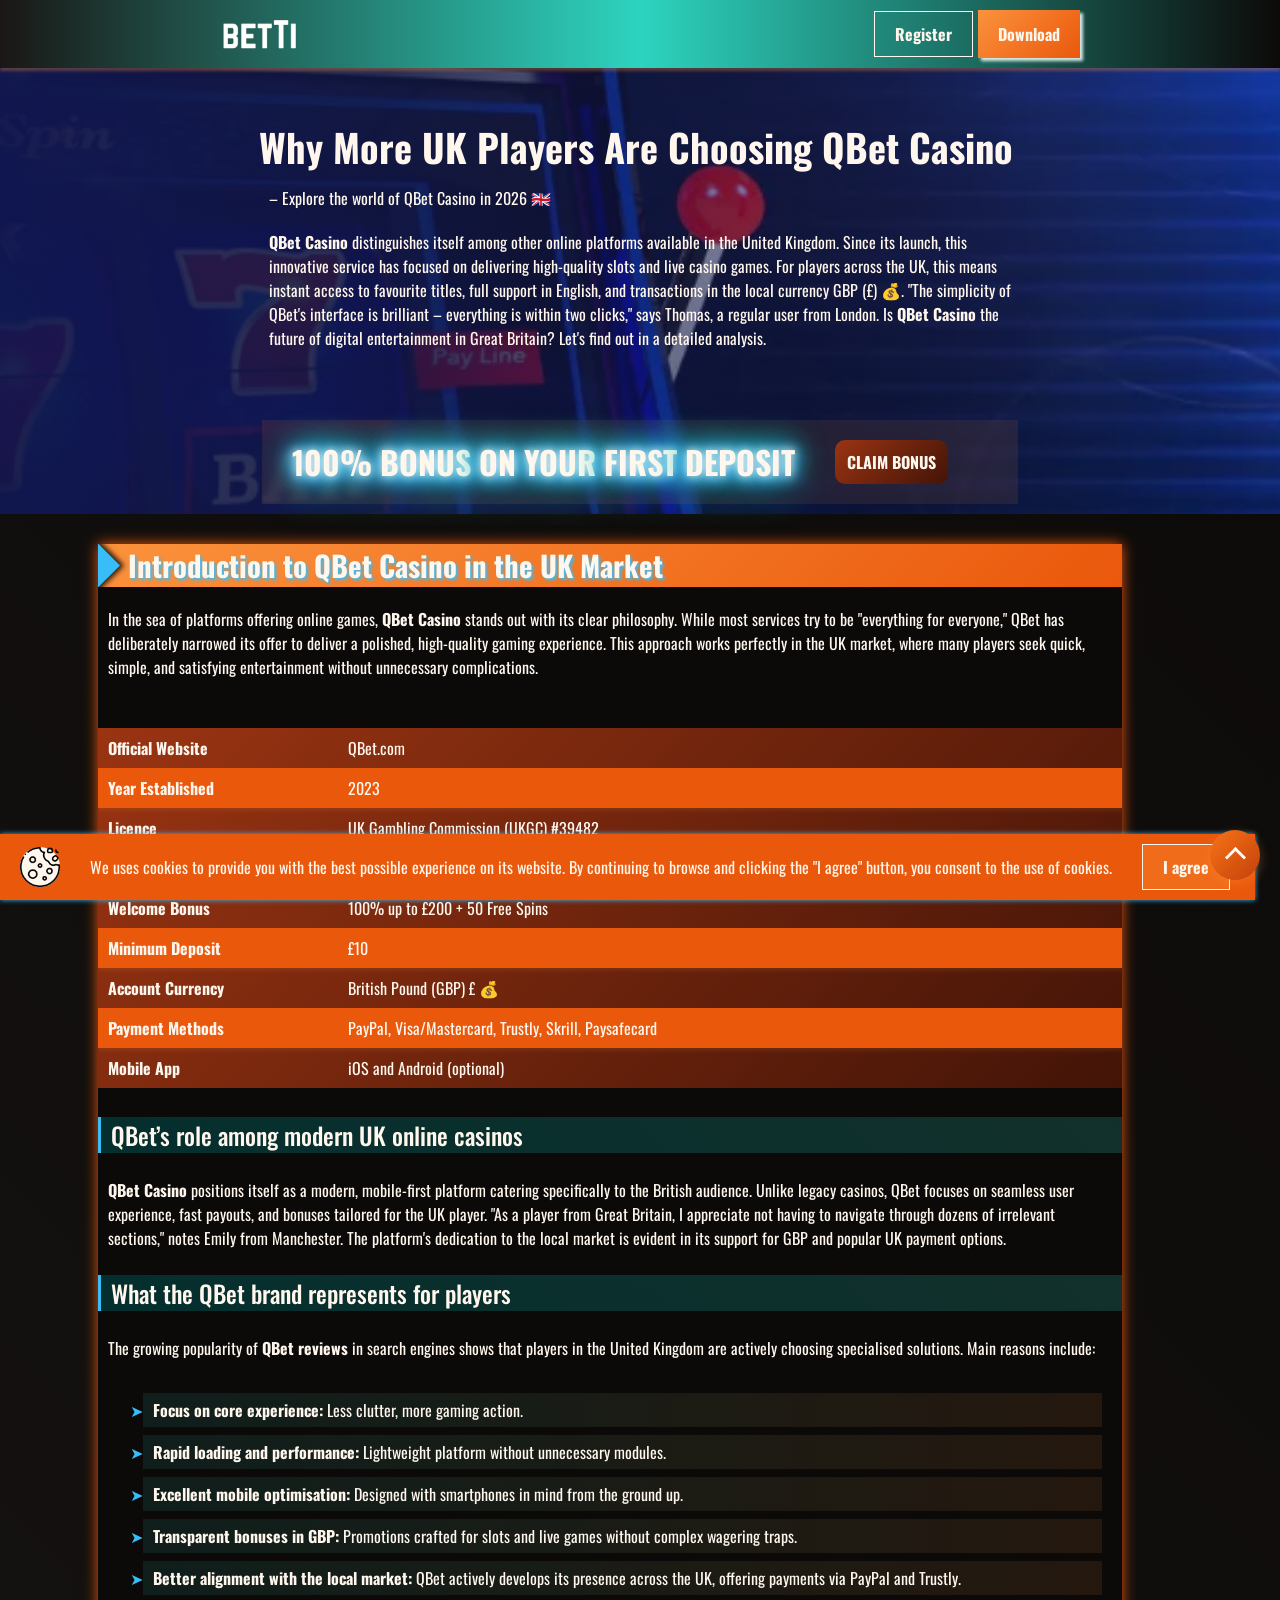
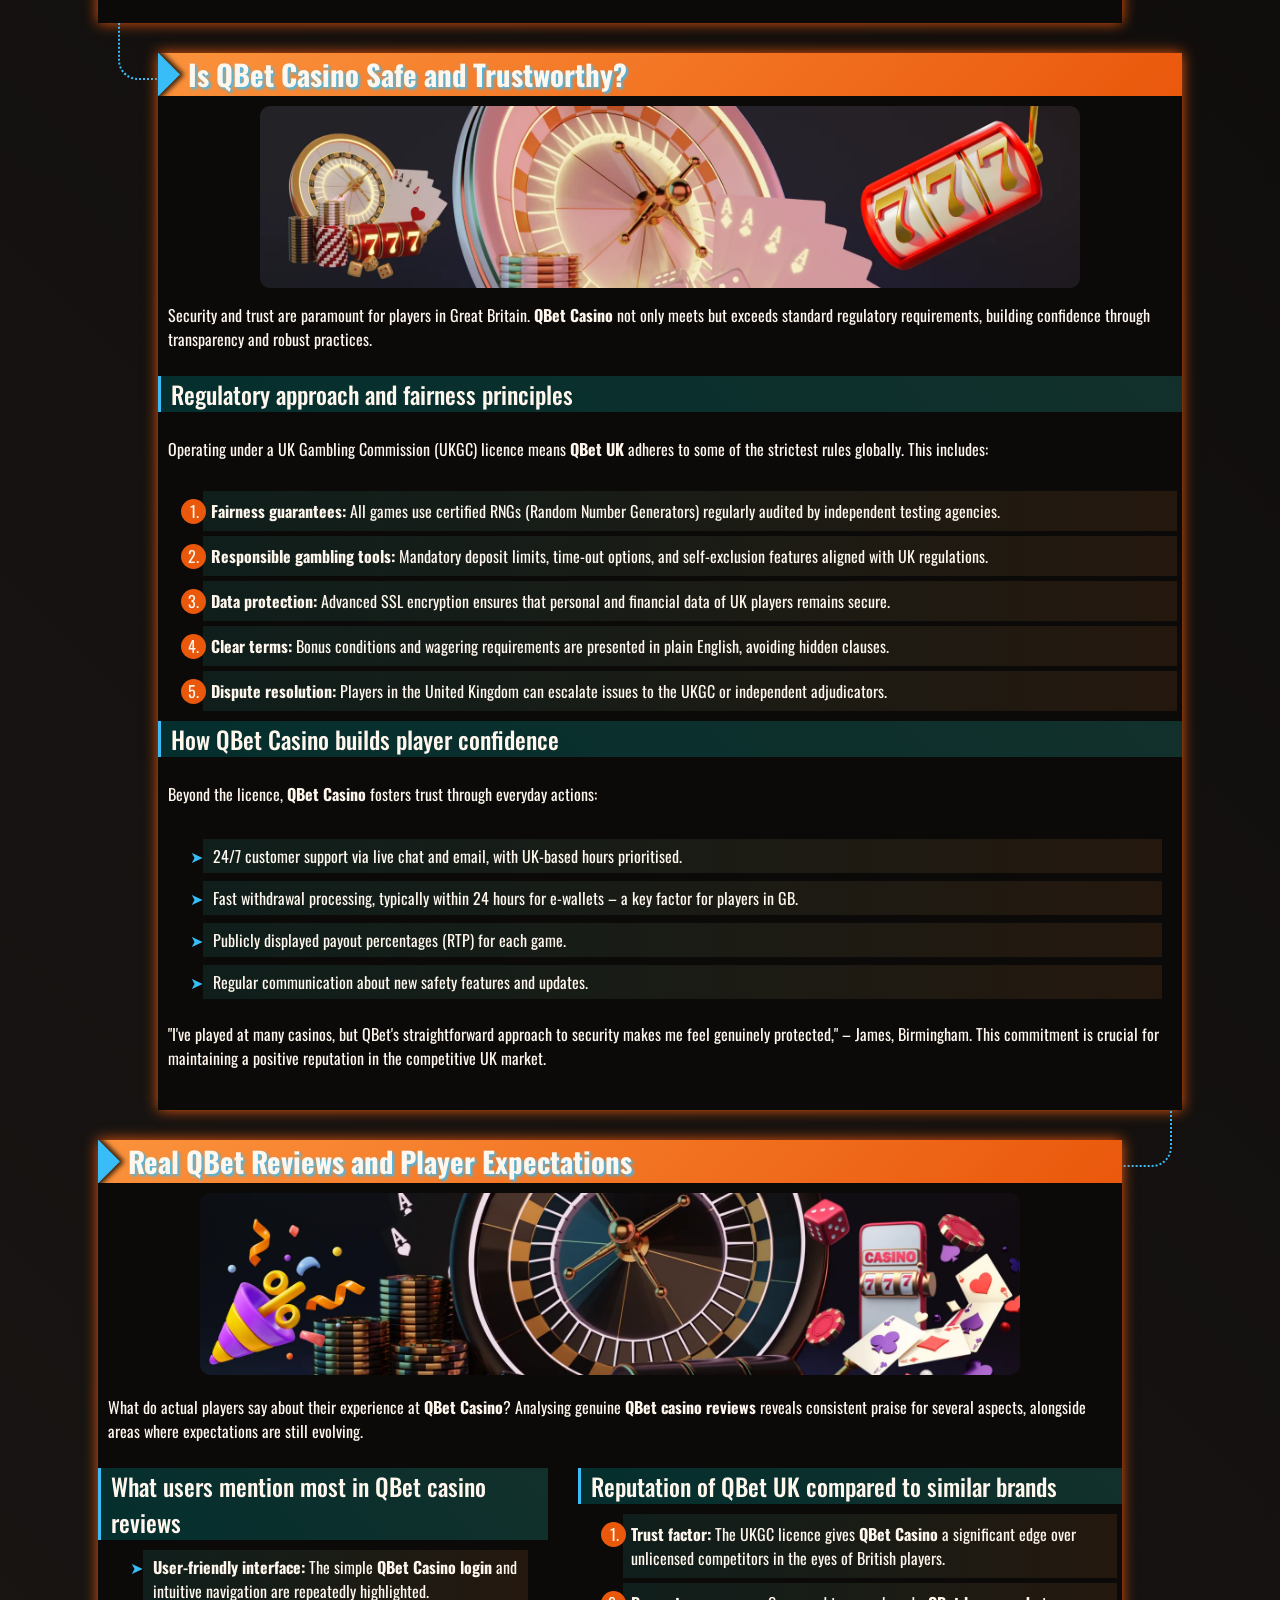
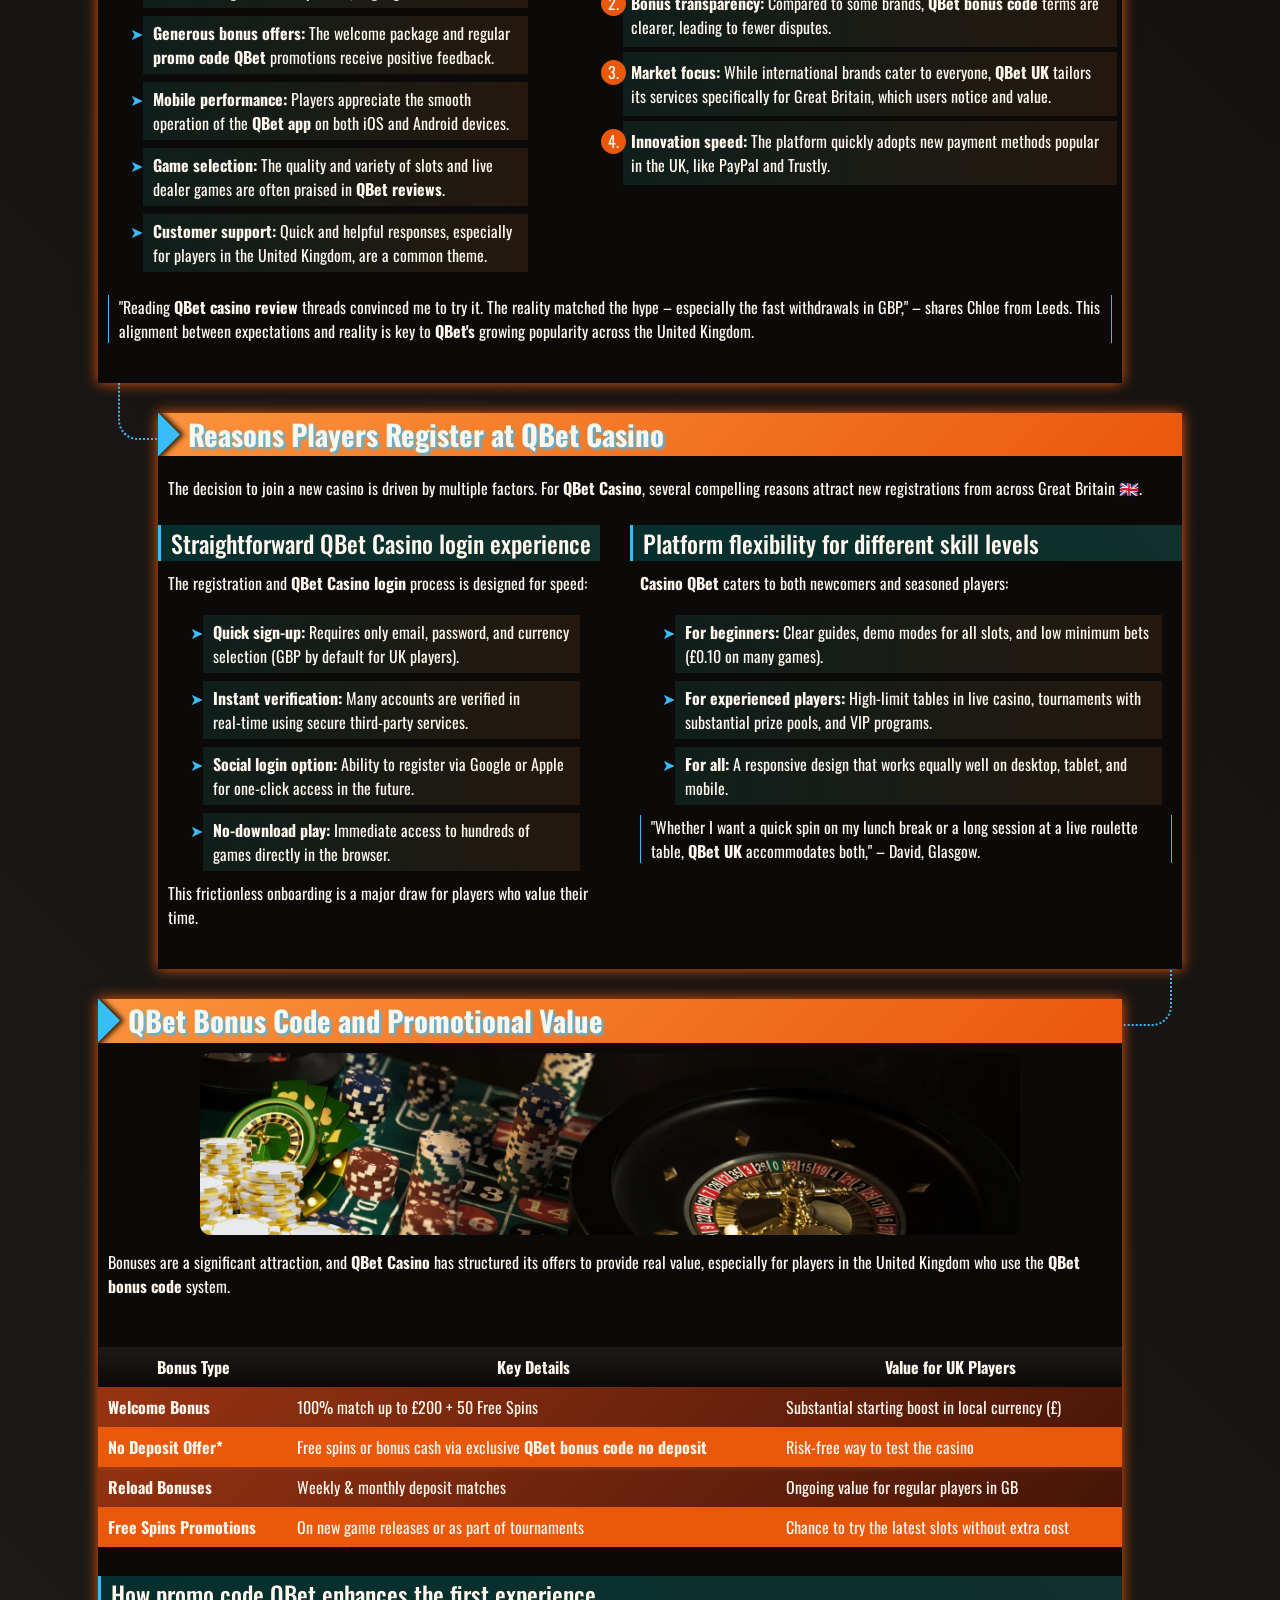
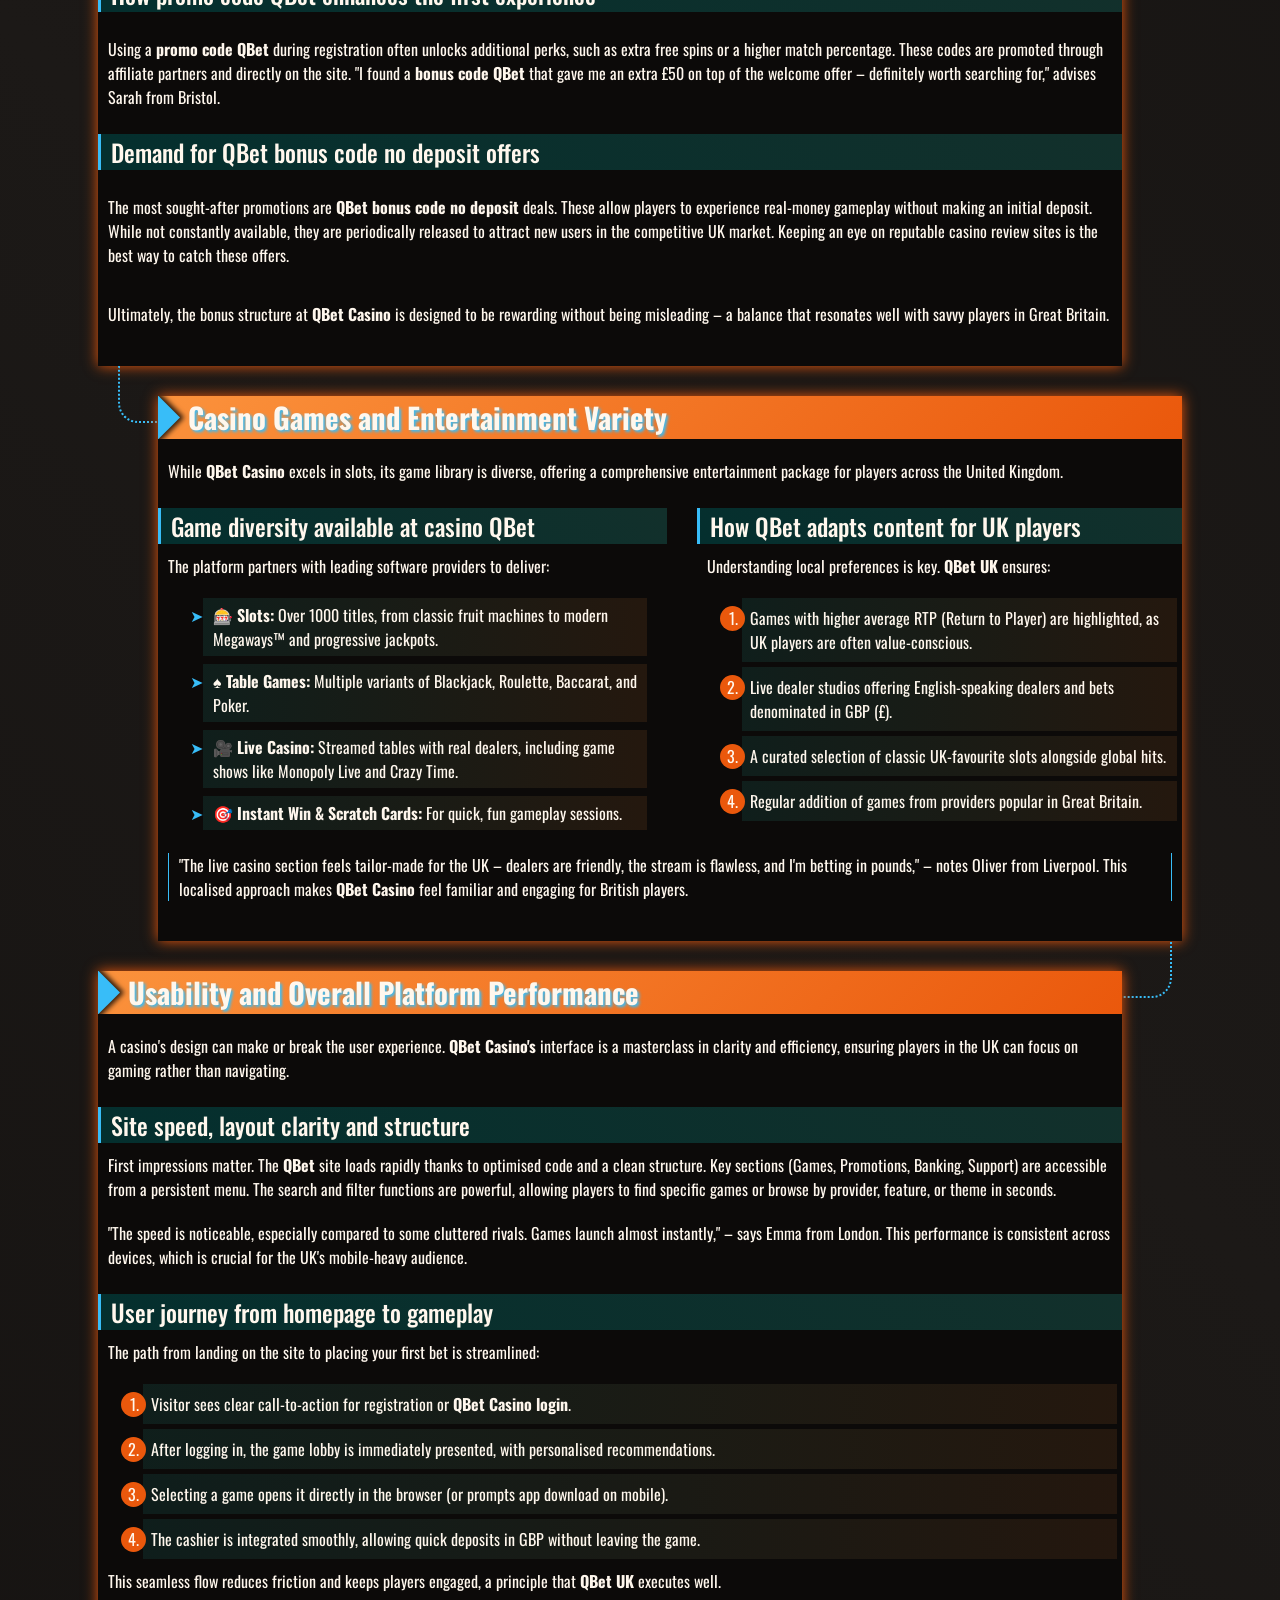
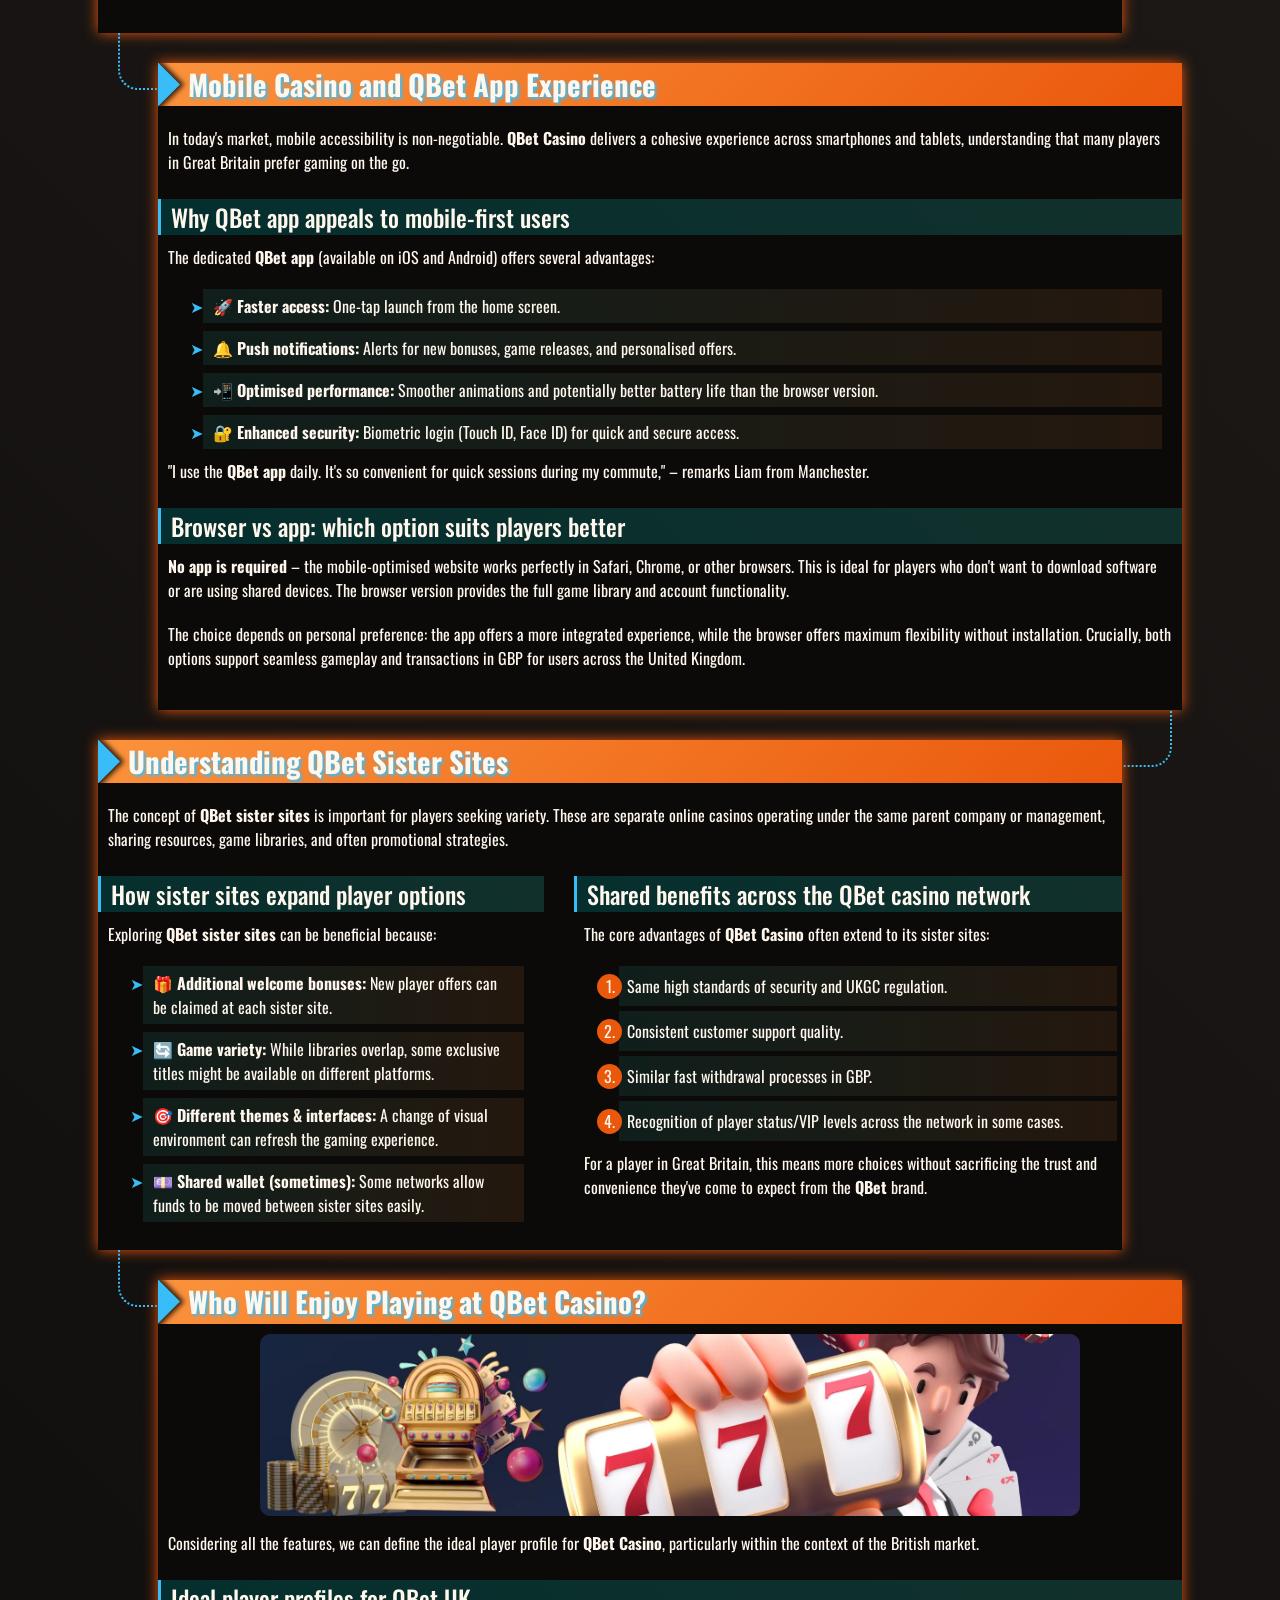
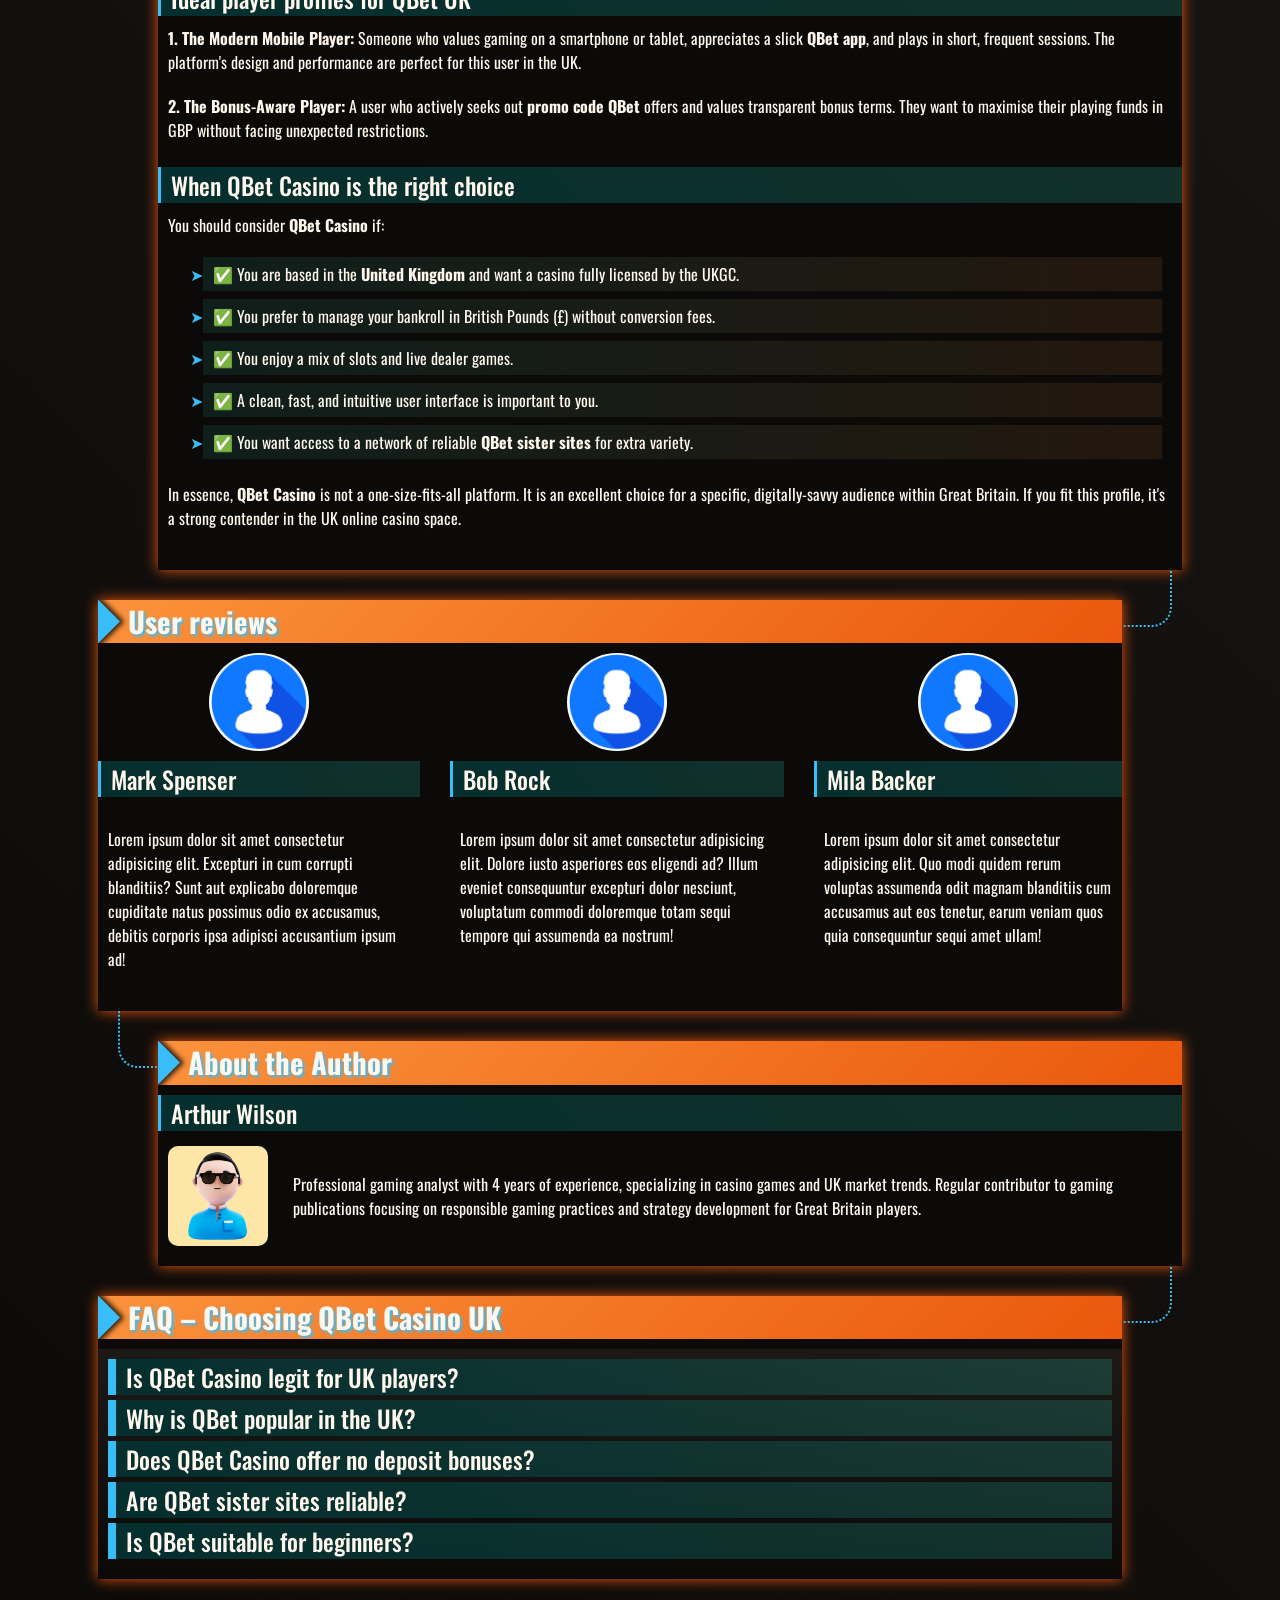
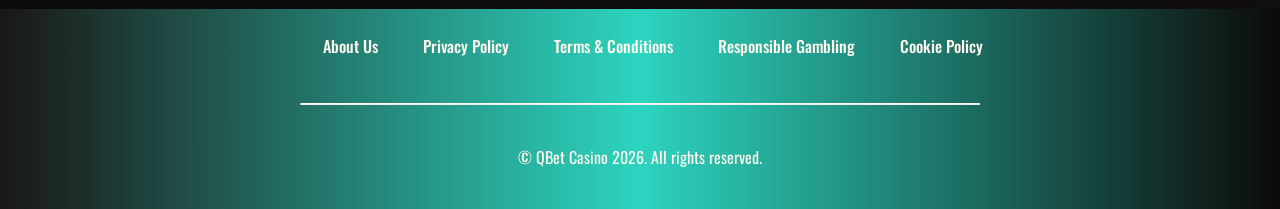
==== index.html @ 9b89698e "add task" ====
<!DOCTYPE html>
<html lang="en">

<head>
    <meta charset="UTF-8">
    <meta name="viewport" content="width=device-width, initial-scale=1.0">
    <link rel="stylesheet" href="style.css">
    <link rel="shortcut icon" href="favicon.ico" type="image/x-icon">
    <title>Why QBet Casino UK Is Gaining Popularity Among Players</title>
    <meta name="description"
        content="Learn why QBet Casino UK stands out: player-focused design, bonus codes, mobile access, sister sites and trusted reviews.">
<meta name="googlebot" content="index, follow, noarchive, max-snippet:-1">

    <link rel="alternate" hreflang="en-GB" href="https://vanessaswhimsicalworld.co.uk/en-gb/">
    <link rel="alternate" hreflang="x-default" href="https://vanessaswhimsicalworld.co.uk/">
    <link rel="canonical" href="https://vanessaswhimsicalworld.co.uk/en-gb/">

    <meta property="og:type" content="website" />
    <meta property="og:title" content="Why QBet Casino UK Is Gaining Popularity Among Players" />
    <meta property="og:description"
        content="Learn why QBet Casino UK stands out: player-focused design, bonus codes, mobile access, sister sites and trusted reviews." />
    <meta property="og:url" content="https://vanessaswhimsicalworld.co.uk/" />
    <meta property="og:site_name" content="QBet Casino" />
    <meta property="og:image" content="https://vanessaswhimsicalworld.co.uk/img/1.webp" />
    <meta property="og:locale" content="en_GB" />

    <meta name="twitter:card" content="summary_large_image" />
    <meta name="twitter:title" content="Why QBet Casino UK Is Gaining Popularity Among Players" />
    <meta name="twitter:description"
        content="Learn why QBet Casino UK stands out: player-focused design, bonus codes, mobile access, sister sites and trusted reviews." />
    <meta name="twitter:image" content="https://vanessaswhimsicalworld.co.uk/img/1.webp" />

    <script type="application/ld+json">
    {
        "@context": "https://schema.org",
        "@type": "Article",
        "headline": "Why QBet Casino UK Is Gaining Popularity Among Players",
        "description": "Learn why QBet Casino UK stands out: player-focused design, bonus codes, mobile access, sister sites and trusted reviews.",
        "mainEntityOfPage": {
            "@type": "WebPage",
            "@id": "https://vanessaswhimsicalworld.co.uk/"
        },
        "author": {
            "@type": "Person",
            "name": "John Smith",
            "url": "https://vanessaswhimsicalworld.co.uk/"
        },
        "publisher": {
            "@type": "Organization",
            "name": "QBet Casino",
            "logo": {
                "@type": "ImageObject",
                "url": "https://vanessaswhimsicalworld.co.uk/img/logo.webp"
            }
        },
        "datePublished": "2026-01-22",
        "dateModified": "2026-01-22"
    }
    </script>

    <script type="application/ld+json">
    {
        "@context": "https://schema.org",
        "@type": "WebSite",
        "url": "https://vanessaswhimsicalworld.co.uk/",
        "name": "QBet Casino",
        "description": "QBet in the United Kingdom: gaming platform, bonuses, and comprehensive reviews.",
        "inLanguage": "en-GB"
    }
    </script>

    <script type="application/ld+json">
    {
        "@context": "https://schema.org",
        "@type": "BreadcrumbList",
        "itemListElement": [{
                "@type": "ListItem",
                "position": 1,
                "name": "Home",
                "item": "https://vanessaswhimsicalworld.co.uk/"
            },
            {
                "@type": "ListItem",
                "position": 2,
                "name": "🎰 +100%",
                "item": "https://vanessaswhimsicalworld.co.uk/"
            }
        ]
    }
    </script>

    <script type="application/ld+json">
    {
      "@context": "https://schema.org",
      "@type": "FAQPage",
      "mainEntity": [
        {
          "@type": "Question",
          "name": "Is QBet Casino legit for UK players?",
          "acceptedAnswer": {
            "@type": "Answer",
            "text": "Yes, QBet Casino operates legally in the UK under a licence from the UK Gambling Commission (UKGC), ensuring fair play and security for all players in Great Britain."
          }
        },
        {
          "@type": "Question",
          "name": "Why is QBet popular in the UK?",
          "acceptedAnswer": {
            "@type": "Answer",
            "text": "QBet Casino's focus on the UK market means tailored bonuses in GBP (£), local payment methods, and an intuitive mobile experience, making it a top choice for players across the United Kingdom."
          }
        },
        {
          "@type": "Question",
          "name": "Does QBet Casino offer no deposit bonuses?",
          "acceptedAnswer": {
            "@type": "Answer",
            "text": "QBet occasionally provides no deposit offers through exclusive bonus codes. Check the promotions page or trusted affiliate sites for the latest QBet bonus code no deposit opportunities."
          }
        },
        {
          "@type": "Question",
          "name": "Are QBet sister sites reliable?",
          "acceptedAnswer": {
            "@type": "Answer",
            "text": "Yes, QBet sister sites operate under the same stringent regulatory standards, offering a consistent and secure experience for UK players."
          }
        },
        {
          "@type": "Question",
          "name": "Is QBet suitable for beginners?",
          "acceptedAnswer": {
            "@type": "Answer",
            "text": "Absolutely. The straightforward QBet Casino login, clear interface, and helpful guides make casino QBet an excellent starting point for new players in the UK."
          }
        }
      ]
    }
    </script>
</head>

<body>
    <header>
        <div class="logo">
            <a href="/"><img src="./img/logo.webp" alt="QBet Casino logo" width="140" height="70"></a>
        </div>
        <div class="header-btn">
            <a href="/play/" rel="nofollow" content="noindex" class="h-violet-btn">Register</a>
            <a href="/play/" rel="nofollow" content="noindex" class="h-accent-btn">Download</a>
        </div>
    </header>

    <main>
        <div class="promo">
            <div class="promo-l ">
                <h1>Why More UK Players Are Choosing QBet Casino</h1>
                <p class="txt">
                    – Explore the world of QBet Casino in 2026 🇬🇧
                </p>
                <p class="txt">
                    <strong>QBet Casino</strong> distinguishes itself among other online platforms available in the
                    United Kingdom. Since its launch, this innovative service has focused on delivering high-quality
                    slots and live casino games. For players across the UK, this means instant access to favourite
                    titles, full support in English, and transactions in the local currency GBP (£) 💰. "The simplicity
                    of QBet's interface is brilliant – everything is within two clicks," says Thomas, a regular user
                    from London. Is <strong>QBet Casino</strong> the future of digital entertainment in Great Britain?
                    Let's find out in a detailed analysis.
                </p>
            </div>

            <div class="promo-gift">
                <p class="txt-accent">
                    <span class="fast-flicker">100% bonus</span> on your <span class="flicker">first</span> deposit
                </p>

                <a href="/play/" rel="nofollow" content="noindex" class="btn-accent">Claim Bonus</a>
            </div>
        </div>

        <div class="wrapper">

            <div class="container" id="">
                <div class="container__header">
                    <h2>Introduction to QBet Casino in the UK Market</h2>
                </div>
                <div class="container__body">
                    <p class="txt">
                        In the sea of platforms offering online games, <strong>QBet Casino</strong> stands out with its
                        clear philosophy. While most services try to be "everything for everyone," QBet has deliberately
                        narrowed its offer to deliver a polished, high-quality gaming experience. This approach works
                        perfectly in the UK market, where many players seek quick, simple, and satisfying entertainment
                        without unnecessary complications.
                    </p>
                    <div class="table-wrapper">
                        <table>
                            <tbody>
                                <tr>
                                    <td class="row-title">Official Website</td>
                                    <td>QBet.com</td>
                                </tr>
                                <tr>
                                    <td class="row-title">Year Established</td>
                                    <td>2023</td>
                                </tr>
                                <tr>
                                    <td class="row-title">Licence</td>
                                    <td>UK Gambling Commission (UKGC) #39482</td>
                                </tr>
                                <tr>
                                    <td class="row-title">Game Providers</td>
                                    <td>NetEnt, Play'n GO, Pragmatic Play, Evolution Gaming, Big Time Gaming</td>
                                </tr>
                                <tr>
                                    <td class="row-title">Welcome Bonus</td>
                                    <td>100% up to £200 + 50 Free Spins</td>
                                </tr>
                                <tr>
                                    <td class="row-title">Minimum Deposit</td>
                                    <td>£10</td>
                                </tr>
                                <tr>
                                    <td class="row-title">Account Currency</td>
                                    <td>British Pound (GBP) £ 💰</td>
                                </tr>
                                <tr>
                                    <td class="row-title">Payment Methods</td>
                                    <td>PayPal, Visa/Mastercard, Trustly, Skrill, Paysafecard</td>
                                </tr>
                                <tr>
                                    <td class="row-title">Mobile App</td>
                                    <td>iOS and Android (optional)</td>
                                </tr>
                            </tbody>
                        </table>
                    </div>
                    <h3>QBet’s role among modern UK online casinos</h3>
                    <p class="txt">
                        <strong>QBet Casino</strong> positions itself as a modern, mobile-first platform catering
                        specifically to the British audience. Unlike legacy casinos, QBet focuses on seamless user
                        experience, fast payouts, and bonuses tailored for the UK player. "As a player from Great
                        Britain, I
                        appreciate not having to navigate through dozens of irrelevant sections," notes Emily from
                        Manchester. The platform's dedication to the local market is evident in its support for GBP and
                        popular UK payment options.
                    </p>
                    <h3>What the QBet brand represents for players</h3>
                    <p class="txt">
                        The growing popularity of <strong>QBet reviews</strong> in search engines shows that players in
                        the
                        United Kingdom are actively choosing specialised solutions. Main reasons include:
                    </p>
                    <ul class="item-list">
                        <li><strong>Focus on core experience:</strong> Less clutter, more gaming action.</li>
                        <li><strong>Rapid loading and performance:</strong> Lightweight platform without unnecessary
                            modules.</li>
                        <li><strong>Excellent mobile optimisation:</strong> Designed with smartphones in mind from
                            the
                            ground up.</li>
                        <li><strong>Transparent bonuses in GBP:</strong> Promotions crafted for slots and live games
                            without complex wagering traps.</li>
                        <li><strong>Better alignment with the local market:</strong> QBet actively develops its
                            presence across the UK, offering payments via PayPal and Trustly.</li>
                    </ul>
                </div>
            </div>

            <div class="container" id="inscription">
                <div class="container__header">
                    <h2>Is QBet Casino Safe and Trustworthy?</h2>
                </div>
                <div class="container__body">
                    <div class="img">
                        <img src="./img/2.webp" alt="QBet Casino Registration" width="1000" height="800">
                    </div>
                    <p class="txt">
                        Security and trust are paramount for players in Great Britain. <strong>QBet Casino</strong> not
                        only
                        meets but exceeds standard regulatory requirements, building confidence through transparency and
                        robust practices.
                    </p>
                    <h3>Regulatory approach and fairness principles</h3>
                    <p class="txt">
                        Operating under a UK Gambling Commission (UKGC) licence means <strong>QBet UK</strong> adheres
                        to
                        some of the strictest rules globally. This includes:
                    </p>
                    <ol>
                        <li><strong>Fairness guarantees:</strong> All games use certified RNGs (Random Number
                            Generators)
                            regularly audited by independent testing agencies.</li>
                        <li><strong>Responsible gambling tools:</strong> Mandatory deposit limits, time‑out options, and
                            self‑exclusion features aligned with UK regulations.</li>
                        <li><strong>Data protection:</strong> Advanced SSL encryption ensures that personal and
                            financial
                            data of UK players remains secure.</li>
                        <li><strong>Clear terms:</strong> Bonus conditions and wagering requirements are presented in
                            plain
                            English, avoiding hidden clauses.</li>
                        <li><strong>Dispute resolution:</strong> Players in the United Kingdom can escalate issues to
                            the
                            UKGC or independent adjudicators.</li>
                    </ol>
                    <h3>How QBet Casino builds player confidence</h3>
                    <p class="txt">
                        Beyond the licence, <strong>QBet Casino</strong> fosters trust through everyday actions:
                    </p>
                    <ul>
                        <li> 24/7 customer support via live chat and email, with UK‑based hours prioritised.</li>
                        <li> Fast withdrawal processing, typically within 24 hours for e‑wallets – a key factor for
                            players
                            in GB.</li>
                        <li> Publicly displayed payout percentages (RTP) for each game.</li>
                        <li> Regular communication about new safety features and updates.</li>
                    </ul>
                    <p class="txt">
                        "I've played at many casinos, but QBet's straightforward approach to security makes me feel
                        genuinely protected," – James, Birmingham. This commitment is crucial for maintaining a positive
                        reputation in the competitive UK market.
                    </p>
                </div>
            </div>

            <div class="container" id="review">
                <div class="container__header">
                    <h2>Real QBet Reviews and Player Expectations</h2>
                </div>
                <div class="img">
                    <img src="./img/1.webp" alt="QBet Casino Bonus" width="1000" height="800">
                </div>
                <div class="container__body">
                    <p class="txt">
                        What do actual players say about their experience at <strong>QBet Casino</strong>? Analysing
                        genuine
                        <strong>QBet casino reviews</strong> reveals consistent praise for several aspects, alongside
                        areas
                        where expectations are still evolving.
                    </p>
                    <div class="comparison-list">
                        <div>
                            <h3>What users mention most in QBet casino reviews</h3>
                            <ul>
                                <li><strong>User‑friendly interface:</strong> The simple <strong>QBet Casino
                                        login</strong>
                                    and intuitive navigation are repeatedly highlighted.</li>
                                <li><strong>Generous bonus offers:</strong> The welcome package and regular
                                    <strong>promo
                                        code QBet</strong> promotions receive positive feedback.
                                </li>
                                <li><strong>Mobile performance:</strong> Players appreciate the smooth operation of the
                                    <strong>QBet app</strong> on both iOS and Android devices.
                                </li>
                                <li><strong>Game selection:</strong> The quality and variety of slots and live dealer
                                    games
                                    are often praised in <strong>QBet reviews</strong>.</li>
                                <li><strong>Customer support:</strong> Quick and helpful responses, especially for
                                    players
                                    in the United Kingdom, are a common theme.</li>
                            </ul>
                        </div>
                        <div>
                            <h3>Reputation of QBet UK compared to similar brands</h3>
                            <ol>
                                <li><strong>Trust factor:</strong> The UKGC licence gives <strong>QBet Casino</strong> a
                                    significant edge over unlicensed competitors in the eyes of British players.</li>
                                <li><strong>Bonus transparency:</strong> Compared to some brands, <strong>QBet bonus
                                        code</strong> terms are clearer, leading to fewer disputes.</li>
                                <li><strong>Market focus:</strong> While international brands cater to everyone,
                                    <strong>QBet UK</strong> tailors its services specifically for Great Britain, which
                                    users notice and value.
                                </li>
                                <li><strong>Innovation speed:</strong> The platform quickly adopts new payment methods
                                    popular in the UK, like PayPal and Trustly.</li>
                            </ol>
                        </div>
                    </div>
                    <p class="txt quote">
                        "Reading <strong>QBet casino review</strong> threads convinced me to try it. The reality matched
                        the
                        hype – especially the fast withdrawals in GBP," – shares Chloe from Leeds. This alignment
                        between
                        expectations and reality is key to <strong>QBet's</strong> growing popularity across the United
                        Kingdom.
                    </p>
                </div>
            </div>
            <div class="container" id="games">
                <div class="container__header">
                    <h2>Reasons Players Register at QBet Casino</h2>
                </div>
                <div class="container__body">
                    <p class="txt">
                        The decision to join a new casino is driven by multiple factors. For <strong>QBet
                            Casino</strong>,
                        several compelling reasons attract new registrations from across Great Britain 🇬🇧.
                    </p>
                    <div class="comparison-list">
                        <div>
                            <h3>Straightforward QBet Casino login experience</h3>
                            <p class="txt">
                                The registration and <strong>QBet Casino login</strong> process is designed for speed:
                            </p>
                            <ul>
                                <li><strong>Quick sign‑up:</strong> Requires only email, password, and currency
                                    selection
                                    (GBP by default for UK players).</li>
                                <li><strong>Instant verification:</strong> Many accounts are verified in real‑time using
                                    secure third‑party services.</li>
                                <li><strong>Social login option:</strong> Ability to register via Google or Apple for
                                    one‑click access in the future.</li>
                                <li><strong>No‑download play:</strong> Immediate access to hundreds of games directly in
                                    the
                                    browser.</li>
                            </ul>
                            <p class="txt">
                                This frictionless onboarding is a major draw for players who value their time.
                            </p>
                        </div>
                        <div>
                            <h3>Platform flexibility for different skill levels</h3>
                            <p class="txt">
                                <strong>Casino QBet</strong> caters to both newcomers and seasoned players:
                            </p>
                            <ul>
                                <li><strong>For beginners:</strong> Clear guides, demo modes for all slots, and low
                                    minimum
                                    bets (£0.10 on many games).</li>
                                <li><strong>For experienced players:</strong> High‑limit tables in live casino,
                                    tournaments
                                    with substantial prize pools, and VIP programs.</li>
                                <li><strong>For all:</strong> A responsive design that works equally well on desktop,
                                    tablet, and mobile.</li>
                            </ul>
                            <p class="txt quote">
                                "Whether I want a quick spin on my lunch break or a long session at a live roulette
                                table,
                                <strong>QBet UK</strong> accommodates both," – David, Glasgow.
                            </p>
                        </div>
                    </div>
                </div>
            </div>
            <div class="container" id="bonus">
                <div class="container__header">
                    <h2>QBet Bonus Code and Promotional Value</h2>
                </div>
                <div class="container__body">
                    <div class="img">
                        <img src="./img/3.webp" alt="QBet Bonus Code and Promotional Value" width="1000" height="800">
                    </div>
                    <p class="txt">
                        Bonuses are a significant attraction, and <strong>QBet Casino</strong> has structured its offers
                        to
                        provide real value, especially for players in the United Kingdom who use the <strong>QBet bonus
                            code</strong> system.
                    </p>
                    <div class="table-wrapper">
                        <table>
                            <thead>
                                <tr>
                                    <th>Bonus Type</th>
                                    <th>Key Details</th>
                                    <th>Value for UK Players</th>
                                </tr>
                            </thead>
                            <tbody>
                                <tr>
                                    <td class="row-title">Welcome Bonus</td>
                                    <td>100% match up to £200 + 50 Free Spins</td>
                                    <td>Substantial starting boost in local currency (£)</td>
                                </tr>
                                <tr>
                                    <td class="row-title">No Deposit Offer*</td>
                                    <td>Free spins or bonus cash via exclusive <strong>QBet bonus code no
                                            deposit</strong>
                                    </td>
                                    <td>Risk‑free way to test the casino</td>
                                </tr>
                                <tr>
                                    <td class="row-title">Reload Bonuses</td>
                                    <td>Weekly & monthly deposit matches</td>
                                    <td>Ongoing value for regular players in GB</td>
                                </tr>
                                <tr>
                                    <td class="row-title">Free Spins Promotions</td>
                                    <td>On new game releases or as part of tournaments</td>
                                    <td>Chance to try the latest slots without extra cost</td>
                                </tr>
                            </tbody>
                        </table>
                    </div>
                    <h3>How promo code QBet enhances the first experience</h3>
                    <p class="txt">
                        Using a <strong>promo code QBet</strong> during registration often unlocks additional perks,
                        such as
                        extra free spins or a higher match percentage. These codes are promoted through affiliate
                        partners
                        and directly on the site. "I found a <strong>bonus code QBet</strong> that gave me an extra £50
                        on
                        top of the welcome offer – definitely worth searching for," advises Sarah from Bristol.
                    </p>
                    <h3>Demand for QBet bonus code no deposit offers</h3>
                    <p class="txt">
                        The most sought‑after promotions are <strong>QBet bonus code no deposit</strong> deals. These
                        allow
                        players to experience real‑money gameplay without making an initial deposit. While not
                        constantly
                        available, they are periodically released to attract new users in the competitive UK market.
                        Keeping
                        an eye on reputable casino review sites is the best way to catch these offers.
                    </p>
                    <p class="txt">
                        Ultimately, the bonus structure at <strong>QBet Casino</strong> is designed to be rewarding
                        without
                        being misleading – a balance that resonates well with savvy players in Great Britain.
                    </p>
                </div>
            </div>

            <div class="container" id="conseils">
                <div class="container__header">
                    <h2>Casino Games and Entertainment Variety</h2>
                </div>
                <div class="container__body">
                    <p class="txt">
                        While <strong>QBet Casino</strong> excels in slots, its game library is diverse, offering a
                        comprehensive entertainment package for players across the United Kingdom.
                    </p>
                    <div class="comparison-list">
                        <div>
                            <h3>Game diversity available at casino QBet</h3>
                            <p class="txt">
                                The platform partners with leading software providers to deliver:
                            </p>
                            <ul>
                                <li>🎰 <strong>Slots:</strong> Over 1000 titles, from classic fruit machines to modern
                                    Megaways™ and progressive jackpots.</li>
                                <li>♠️ <strong>Table Games:</strong> Multiple variants of Blackjack, Roulette, Baccarat,
                                    and
                                    Poker.</li>
                                <li>🎥 <strong>Live Casino:</strong> Streamed tables with real dealers, including game
                                    shows
                                    like Monopoly Live and Crazy Time.</li>
                                <li>🎯 <strong>Instant Win & Scratch Cards:</strong> For quick, fun gameplay sessions.
                                </li>
                            </ul>
                        </div>
                        <div>
                            <h3>How QBet adapts content for UK players</h3>
                            <p class="txt">
                                Understanding local preferences is key. <strong>QBet UK</strong> ensures:
                            </p>
                            <ol>
                                <li>Games with higher average RTP (Return to Player) are highlighted, as UK players are
                                    often value‑conscious.</li>
                                <li>Live dealer studios offering English‑speaking dealers and bets denominated in GBP
                                    (£).
                                </li>
                                <li>A curated selection of classic UK‑favourite slots alongside global hits.</li>
                                <li>Regular addition of games from providers popular in Great Britain.</li>
                            </ol>
                        </div>
                    </div>
                    <p class="txt quote">
                        "The live casino section feels tailor‑made for the UK – dealers are friendly, the stream is
                        flawless, and I'm betting in pounds," – notes Oliver from Liverpool. This localised approach
                        makes
                        <strong>QBet Casino</strong> feel familiar and engaging for British players.
                    </p>
                </div>
            </div>

            <div class="container" id="mobile">
                <div class="container__header">
                    <h2>Usability and Overall Platform Performance</h2>
                </div>
                <div class="container__body">
                    <p class="txt">
                        A casino's design can make or break the user experience. <strong>QBet Casino's</strong>
                        interface is
                        a masterclass in clarity and efficiency, ensuring players in the UK can focus on gaming rather
                        than
                        navigating.
                    </p>
                    <div>
                        <h3>Site speed, layout clarity and structure</h3>
                        <p class="txt">
                            First impressions matter. The <strong>QBet</strong> site loads rapidly thanks to optimised
                            code and a clean structure. Key sections (Games, Promotions, Banking, Support) are
                            accessible from a persistent menu. The search and filter functions are powerful, allowing
                            players to find specific games or browse by provider, feature, or theme in seconds.
                        </p>
                        <p class="txt">
                            "The speed is noticeable, especially compared to some cluttered rivals. Games launch almost
                            instantly," – says Emma from London. This performance is consistent across devices, which is
                            crucial for the UK's mobile‑heavy audience.
                        </p>
                    </div>
                    <div>
                        <h3>User journey from homepage to gameplay</h3>
                        <p class="txt">
                            The path from landing on the site to placing your first bet is streamlined:
                        </p>
                        <ol>
                            <li>Visitor sees clear call‑to‑action for registration or <strong>QBet Casino
                                    login</strong>.</li>
                            <li>After logging in, the game lobby is immediately presented, with personalised
                                recommendations.</li>
                            <li>Selecting a game opens it directly in the browser (or prompts app download on mobile).
                            </li>
                            <li>The cashier is integrated smoothly, allowing quick deposits in GBP without leaving the
                                game.</li>
                        </ol>
                        <p class="txt">
                            This seamless flow reduces friction and keeps players engaged, a principle that <strong>QBet
                                UK</strong> executes well.
                        </p>
                    </div>
                </div>

            </div>

            <div class="container" id="demo">
                <div class="container__header">
                    <h2>Mobile Casino and QBet App Experience</h2>
                </div>
                <div class="container__body">
                    <p class="txt">
                        In today's market, mobile accessibility is non‑negotiable. <strong>QBet Casino</strong> delivers
                        a
                        cohesive experience across smartphones and tablets, understanding that many players in Great
                        Britain
                        prefer gaming on the go.
                    </p>
                    <div>
                        <h3>Why QBet app appeals to mobile‑first users</h3>
                        <p class="txt">
                            The dedicated <strong>QBet app</strong> (available on iOS and Android) offers several
                            advantages:
                        </p>
                        <ul>
                            <li>🚀 <strong>Faster access:</strong> One‑tap launch from the home screen.</li>
                            <li>🔔 <strong>Push notifications:</strong> Alerts for new bonuses, game releases, and
                                personalised offers.</li>
                            <li>📲 <strong>Optimised performance:</strong> Smoother animations and potentially better
                                battery life than the browser version.</li>
                            <li>🔐 <strong>Enhanced security:</strong> Biometric login (Touch ID, Face ID) for quick and
                                secure access.</li>
                        </ul>
                        <p class="txt">
                            "I use the <strong>QBet app</strong> daily. It's so convenient for quick sessions during my
                            commute," – remarks Liam from Manchester.
                        </p>
                    </div>
                    <div>
                        <h3>Browser vs app: which option suits players better</h3>
                        <p class="txt">
                            <strong>No app is required</strong> – the mobile‑optimised website works perfectly in
                            Safari, Chrome, or other browsers. This is ideal for players who don't want to download
                            software or are using shared devices. The browser version provides the full game library and
                            account functionality.
                        </p>
                        <p class="txt">
                            The choice depends on personal preference: the app offers a more integrated experience,
                            while the browser offers maximum flexibility without installation. Crucially, both options
                            support seamless gameplay and transactions in GBP for users across the United Kingdom.
                        </p>
                    </div>
                </div>
            </div>

            <div class="container" id="deposit">
                <div class="container__header">
                    <h2>Understanding QBet Sister Sites</h2>
                </div>
                <div class="container__body">
                    <p class="txt">
                        The concept of <strong>QBet sister sites</strong> is important for players seeking variety.
                        These
                        are separate online casinos operating under the same parent company or management, sharing
                        resources, game libraries, and often promotional strategies.
                    </p>
                    <div class="comparison-list">
                        <div>
                            <h3>How sister sites expand player options</h3>
                            <p class="txt">
                                Exploring <strong>QBet sister sites</strong> can be beneficial because:
                            </p>
                            <ul>
                                <li>🎁 <strong>Additional welcome bonuses:</strong> New player offers can be claimed at
                                    each
                                    sister site.</li>
                                <li>🔄 <strong>Game variety:</strong> While libraries overlap, some exclusive titles
                                    might
                                    be available on different platforms.</li>
                                <li>🎯 <strong>Different themes & interfaces:</strong> A change of visual environment
                                    can
                                    refresh the gaming experience.</li>
                                <li>💷 <strong>Shared wallet (sometimes):</strong> Some networks allow funds to be moved
                                    between sister sites easily.</li>
                            </ul>
                        </div>
                        <div>
                            <h3>Shared benefits across the QBet casino network</h3>
                            <p class="txt">
                                The core advantages of <strong>QBet Casino</strong> often extend to its sister sites:
                            </p>
                            <ol>
                                <li>Same high standards of security and UKGC regulation.</li>
                                <li>Consistent customer support quality.</li>
                                <li>Similar fast withdrawal processes in GBP.</li>
                                <li>Recognition of player status/VIP levels across the network in some cases.</li>
                            </ol>
                            <p class="txt">
                                For a player in Great Britain, this means more choices without sacrificing the trust and
                                convenience they've come to expect from the <strong>QBet</strong> brand.
                            </p>
                        </div>
                    </div>
                </div>
            </div>

            <div class="container" id="withdrawal">
                <div class="container__header">
                    <h2>Who Will Enjoy Playing at QBet Casino?</h2>
                </div>
                <div class="container__body">
                    <div class="img">
                        <img src="./img/4.webp" alt="Who Will Enjoy Playing at QBet Casino?" width="1000" height="800">
                    </div>
                    <p class="txt">
                        Considering all the features, we can define the ideal player profile for <strong>QBet
                            Casino</strong>, particularly within the context of the British market.
                    </p>
                    <div>
                        <h3>Ideal player profiles for QBet UK</h3>
                        <p class="txt">
                            <strong>1. The Modern Mobile Player:</strong> Someone who values gaming on a smartphone or
                            tablet, appreciates a slick <strong>QBet app</strong>, and plays in short, frequent
                            sessions. The platform's design and performance are perfect for this user in the UK.
                        </p>
                        <p class="txt">
                            <strong>2. The Bonus‑Aware Player:</strong> A user who actively seeks out <strong>promo code
                                QBet</strong> offers and values transparent bonus terms. They want to maximise their
                            playing funds in GBP without facing unexpected restrictions.
                        </p>
                    </div>
                    <div>
                        <h3>When QBet Casino is the right choice</h3>
                        <p class="txt">
                            You should consider <strong>QBet Casino</strong> if:
                        </p>
                        <ul>
                            <li>✅ You are based in the <strong>United Kingdom</strong> and want a casino fully licensed
                                by the UKGC.</li>
                            <li>✅ You prefer to manage your bankroll in British Pounds (£) without conversion fees.</li>
                            <li>✅ You enjoy a mix of slots and live dealer games.</li>
                            <li>✅ A clean, fast, and intuitive user interface is important to you.</li>
                            <li>✅ You want access to a network of reliable <strong>QBet sister sites</strong> for extra
                                variety.</li>
                        </ul>
                    </div>
                    <p class="txt">
                        In essence, <strong>QBet Casino</strong> is not a one‑size‑fits‑all platform. It is an excellent
                        choice for a specific, digitally‑savvy audience within Great Britain. If you fit this profile,
                        it's
                        a strong contender in the UK online casino space.
                    </p>
                </div>
            </div>

            <div class="container" id="user-reviews">
                <div class="container__header">
                    <h2>User reviews</h2>
                </div>
                <div class="container__body">
                    <div class="comparison-list">
                        <div class="rewiev-item">
                            <img src="./img/user.webp" alt="User1" class="user-img">
                            <h3>Mark Spenser</h3>
                            <p class="txt">Lorem ipsum dolor sit amet consectetur adipisicing elit. Excepturi in cum
                                corrupti blanditiis? Sunt aut explicabo doloremque cupiditate natus possimus odio ex
                                accusamus, debitis corporis ipsa adipisci accusantium ipsum ad!</p>
                        </div>
                        <div class="rewiev-item">
                            <img src="./img/user.webp" alt="user2" class="user-img">
                            <h3>Bob Rock</h3>
                            <p class="txt">Lorem ipsum dolor sit amet consectetur adipisicing elit. Dolore iusto
                                asperiores eos eligendi ad? Illum eveniet consequuntur excepturi dolor nesciunt,
                                voluptatum commodi doloremque totam sequi tempore qui assumenda ea nostrum!
                            </p>
                        </div>
                        <div class="rewiev-item">
                            <img src="./img/user.webp" alt="user3" class="user-img">
                            <h3>Mila Backer</h3>
                            <p class="txt">Lorem ipsum dolor sit amet consectetur adipisicing elit. Quo modi quidem
                                rerum voluptas assumenda odit magnam blanditiis cum accusamus aut eos tenetur, earum
                                veniam quos quia consequuntur sequi amet ullam!
                            </p>
                        </div>
                    </div>
                </div>
            </div>

            <div class="container" id="author">
                <div class="container__header">
                    <h2>About the Author</h2>
                </div>
                <div class="container__body">
                    <h3>Arthur Wilson</h3>
                    <div class="about-author">
                        <img src="./img/author.webp" alt="Author" class="author-img">
                        <p class="txt">Professional gaming analyst with 4 years of experience, specializing in casino
                            games
                            and UK market trends. Regular
                            contributor to gaming publications focusing on responsible gaming practices and strategy
                            development for Great Britain
                            players.</p>
                    </div>
                </div>
            </div>

            <div class="container" id="faq">
                <div class="container__header">
                    <h2>FAQ – Choosing QBet Casino UK</h2>
                </div>

                <div class="faq-content">
                    <details class="qa-content__item">
                        <summary>
                            <h3 class="qa-title">
                                Is QBet Casino legit for UK players?
                            </h3>
                        </summary>
                        <div class="qa-answaer">
                            Yes, absolutely. <strong>QBet Casino</strong> operates under a valid licence from the United
                            Kingdom Gambling Commission (UKGC), one of the most stringent regulators globally. This
                            ensures fair games, protection of player funds, and adherence to responsible gambling
                            standards for all users in Great Britain.
                        </div>
                    </details>

                    <details class="qa-content__item">
                        <summary>
                            <h3 class="qa-title">
                                Why is QBet popular in the UK?
                            </h3>
                        </summary>
                        <div class="qa-answaer">
                            <strong>QBet Casino</strong> has gained popularity in the <strong>UK</strong> due to its
                            focused approach on the local market. Key factors include: offering all transactions in GBP
                            (£), supporting UK‑favoured payment methods like PayPal, providing a superior mobile
                            experience via the <strong>QBet app</strong>, and maintaining transparent bonus terms.
                            Players in GB appreciate a platform that feels tailored to their needs.
                        </div>
                    </details>

                    <details class="qa-content__item">
                        <summary>
                            <h3 class="qa-title">
                                Does QBet Casino offer no deposit bonuses?
                            </h3>
                        </summary>
                        <div class="qa-answaer">
                            <strong>QBet Casino</strong> periodically releases <strong>no deposit bonus</strong> offers,
                            often accessible via a specific <strong>QBet bonus code no deposit</strong>. These
                            promotions provide free spins or a small amount of bonus cash without requiring an initial
                            deposit. They are ideal for new players in the United Kingdom to test the platform
                            risk‑free. Availability varies, so check the promotions page regularly.
                        </div>
                    </details>

                    <details class="qa-content__item">
                        <summary>
                            <h3 class="qa-title">
                                Are QBet sister sites reliable?
                            </h3>
                        </summary>
                        <div class="qa-answaer">
                            Yes, <strong>QBet sister sites</strong> are generally as reliable as the main <strong>QBet
                                Casino</strong> platform. They typically operate under the same or similar licences
                            (like the UKGC) and share the same commitment to security and fair play. For players across
                            the United Kingdom, this means you can explore different themed casinos within the network
                            with confidence, knowing your safety and rights are protected.
                        </div>
                    </details>

                    <details class="qa-content__item">
                        <summary>
                            <h3 class="qa-title">
                                Is QBet suitable for beginners?
                            </h3>
                        </summary>
                        <div class="qa-answaer">
                            Yes, <strong>QBet Casino</strong> is an excellent choice for beginners in the
                            <strong>UK</strong>. The registration and <strong>QBet Casino login</strong> process is
                            simple. The interface is clean and intuitive, preventing overwhelm. Most games offer a
                            "demo" or "play for fun" mode, allowing new players to learn rules without risking real
                            money. Furthermore, customer support is readily available to answer any questions from
                            newcomers in Great Britain.
                        </div>
                    </details>
                </div>
            </div>
        </div>
        <div class="top-btn">
            <a href="#"></a>
        </div>
        <input type="checkbox" id="cookie-check" class="cookie-checkbox" hidden>
        <div class="cookie-modal">
            <div class="icon">
                <img src="./img/cookie_icon.webp" alt="cookie icon">
            </div>
            <p class="txt">We uses cookies to provide you with the best possible experience on its
                website. By continuing to
                browse and clicking the "I agree" button, you consent to the use of cookies.</p>
            <label for="cookie-check" class="h-violet-btn agree">I agree</a>
        </div>
    </main>

    <footer>
        <ul class="f-nav">
            <li>
                <a href="/about-us/">About Us</a>
            </li>
            <li>
                <a href="/privacy-policy/">Privacy Policy</a>
            </li>
            <li>
                <a href="/terms-and-conditions/">Terms & Conditions</a>
            </li>
            <li>
                <a href="/responsible-gambling/">Responsible Gambling</a>
            </li>
            <li>
                <a href="/cookie-policy/">Cookie Policy</a>
            </li>
        </ul>


        <hr>

        <p class="txt">
            © QBet Casino 2026. All rights reserved.
        </p>
    </footer>
</body>

</html>
---- style.css ----
@font-face {
	font-family: Oswald;
	src: url('./font/Oswald-Regular.ttf') format('truetype');
	font-weight: 400;
	font-style: normal;
}
@font-face {
	font-family: Oswald;
	src: url('./font/Oswald-Medium.ttf') format('truetype');
	font-weight: 500;
	font-style: normal;
}
@font-face {
	font-family: Oswald;
	src: url('./font/Oswald-Bold.ttf') format('truetype');
	font-weight: 700;
	font-style: normal;
}

@font-face {
	font-family: Inter;
	src: url('./font/Inter_18pt-Regular.ttf') format('truetype');
	font-weight: 400;
	font-style: normal;
}
@font-face {
	font-family: Inter;
	src: url('./font/Inter_18pt-Medium.ttf') format('truetype');
	font-weight: 500;
	font-style: normal;
}
@font-face {
	font-family: Inter;
	src: url('./font/Inter_18pt-Bold.ttf') format('truetype');
	font-weight: 700;
	font-style: normal;
}

:root {
	interpolate-size: allow-keywords;

	--background: linear-gradient(45deg, #0c0a09 0%, #1c1917 45%, #0c0a09 100%);
	--header: linear-gradient(90deg, #1c1917e0, #2dd4bf, #0c0a09);
	--btn-accent: linear-gradient(135deg, #fb923c, #ea580c);
	--btn-inherit: #fff7ed;
	--accent: linear-gradient(135deg, #f97316, #c2410c);
	--sub-title: linear-gradient(-135deg, #2dd4bf30, #042f2e);
	--gift: #f0fdfae1;
	--gift-bg: rgba(251, 146, 60, 0.1);
	--gift-btn: linear-gradient(135deg, #9a3412, #431407);
	--border-radius: 10px;
	--container: #0c0a09;
	--table: linear-gradient(180deg, #1c1917, #0c0a09);
	--minus: #38bdf8;
	--shadow: #fb923c50;
	--second-shadow: #ea580c;
	--text-shadow: #2dd4bf;
	--list-bg: linear-gradient(90deg, rgba(45, 212, 191, 0.1), rgba(251, 146, 60, 0.1));
}

* {
	margin: 0;
	padding: 0;
	box-sizing: border-box;
	scroll-behavior: smooth;
	text-overflow: clip;
}

ul {
	list-style: '➤';
	margin-left: 25px;
}

ul li,
ol li {
	position: relative;
	z-index: 1;
	background: var(--list-bg);
}

ul li {
	padding: 5px 10px;
	margin: 8px 20px;
}

ul li::marker {
	color: var(--minus);
}

ol li {
	padding: 8px;
	margin: 5px 5px 5px 45px;
}

ol li::before {
	content: '';
	position: absolute;
	top: 8px;
	left: -22px;
	width: 25px;
	height: 25px;
	border-radius: 50%;
	background-color: var(--second-shadow);
	z-index: -1;
}

ol {
	list-style-position: outside;
}

a {
	text-decoration: none;
	color: inherit;
}

img,
video {
	width: 80%;
	height: auto;
	display: block;
	border-radius: var(--border-radius);
}

button {
	all: unset;
	cursor: pointer;
	box-sizing: border-box;
}

input,
textarea,
button,
select {
	font: inherit;
	border: none;
	outline: none;
}

h1,
h2,
h3,
h4,
h5,
h6 {
	font-weight: 500;
	color: var(--btn-inherit) fff;
}

h1 {
	font-weight: 700;
	font-size: 2.4rem;
}

h2 {
	font-size: 1.8rem;
	font-weight: 700;
	text-shadow: 2px 2px 3px var(--minus);
}

h3 {
	font-size: 1.5rem;
	font-weight: 500;
	padding-left: 10px;
	margin-bottom: 10px;
	border-left: 3px solid var(--minus);
	background: var(--sub-title);
}

.txt {
	font-size: 1rem;
	margin: 10px 10px 20px 10px;
}

body {
	font-family: 'Oswald', sans-serif;
	font-size: 1rem;
	line-height: 1.5;
	background: var(--background);
	color: var(--btn-inherit);
	box-sizing: border-box;
}

main {
	width: 100%;
	margin: 0 auto;
}

header {
	padding: 10px 200px;
	height: auto;
	display: flex;
	align-items: center;
	justify-content: space-between;
	background: var(--header);
	box-shadow: 0 3px 3px var(--shadow);
	max-width: 100vw;
	margin: 0 auto;
	position: sticky;
	top: 0;
	z-index: 100;
	overflow: hidden;
}

header img {
	width: 120px;
	height: auto;
	border-radius: 10px;
}

.header-btn {
	display: flex;
	align-items: center;
	justify-content: center;
}

.h-violet-btn {
	padding: 10px 20px;
	font-size: 1rem;
	border: 1px solid var(--btn-inherit);
	margin-right: 5px;
	font-weight: 700;
	transition: all 0.3s ease-in-out;
}

.h-accent-btn {
	padding: 12px 20px;
	font-size: 1rem;
	background: var(--btn-accent);
	box-shadow: 3px 3px 3px var(--gift);
	text-align: center;
	font-weight: 700;
	transition: all 0.3s ease;
}

.h-app-link {
	font-size: 1rem;
	font-weight: 600;
	transition: all 0.5s ease;
}

.h-accent-btn:hover {
	background: white;
	color: var(--minus);
}

.h-violet-btn:hover,
.h-accent-btn:hover {
	transform: scale(0.9);
	box-shadow: 1px 1px 5px var(--gift);
}

.h-app-link:hover {
	font-size: 1.2rem;
}

.wrapper {
	max-width: 80%;
	margin: 0 auto;
}

.promo {
	display: flex;
	flex-direction: column;
	align-items: center;
	justify-content: space-between;
	padding: 10px;
	margin: 0 auto;
	gap: 10px;
	background-image:
		linear-gradient(90deg, rgba(17, 22, 65, 0.89) 30%, rgba(255, 255, 255, 0) 100%), url(./img/layer.webp);
	background-attachment: fixed;
	background-repeat: no-repeat;
	background-size: cover;
}

.promo-l {
	padding: 40px 60px;
	width: 70%;
	z-index: 10;
}

.promo-gift {
	position: relative;
	display: flex;
	align-items: center;
	width: 60%;
	height: auto;
	padding: 10px 30px;
	text-align: center;
	background: var(--gift-bg);
	backdrop-filter: blur(5px);
}

.gift-box {
	position: absolute;
	left: 0;
	background: var(--gift);
	border-radius: 100%;
	display: none;
	width: 84px;
	height: auto;
	align-items: center;
	justify-content: center;
	padding: 12px;
	margin: 0px auto;
	margin-top: -48px;
}

.txt-accent {
	color: var(--minus);
	font-size: 2rem;
	line-height: 2rem;
	text-transform: uppercase;
	font-weight: 700;
	text-shadow:
		0 0 10px var(--btn-inherit),
		0 0 24px var(--minus),
		-0.2rem 0.1rem 16px var(--minus),
		0.2rem 0.1rem 16px var(--minus),
		0 -0.5rem 32px var(--text-shadow),
		0 0.5rem 48px var(--text-shadow);
	animation:
		shine 2s forwards,
		flicker 3s infinite;
}

.flicker {
	animation:
		shine 2s forwards,
		blink 3s 2s infinite;
}

.fast-flicker {
	animation:
		shine 2s forwards,
		blink 10s 1s infinite;
}

.btn-accent {
	display: inline-block;
	padding: 10px 12px;
	font-size: 1rem;
	background: var(--gift-btn);
	color: var(--btn-inherit) fff;
	border-radius: 10px;
	text-align: center;
	font-weight: 700;
	margin: 10px auto;
	text-transform: uppercase;
	transition: all 0.4s ease-in-out;
}

.btn-accent:hover {
	transform: scale(1.1);
}

.container {
	padding-bottom: 10px;
	margin: 30px auto;
	background: var(--container);
	box-shadow: 0 0 13px var(--second-shadow);
}

.container:nth-child(odd) {
	transform: translateX(-30px);
}

.container:nth-child(even) {
	transform: translateX(30px);
}

.container:not(:last-child)::after {
	content: '';
	position: absolute;
	top: 100%;
	width: 50px;
	height: 55px;
	border-style: dotted;
	border-color: var(--minus);
	z-index: -1;
}

.container:nth-child(odd):not(:last-child)::after {
	left: 20px;
	border-width: 0 0 2px 2px;
	border-bottom-left-radius: 20px;
}

.container:nth-child(even):not(:last-child)::after {
	right: 10px;
	border-width: 0 2px 2px 0;
	border-bottom-right-radius: 20px;
}

.container__header {
	position: relative;
	padding-left: 30px;
	margin-bottom: 10px;
	background: var(--btn-accent);
	overflow: hidden;
}

.container__header::before {
	content: '';
	position: absolute;
	left: -30px;
	aspect-ratio: 1 / 1;
	height: 100%;
	background: var(--minus);
	transform: rotate(45deg);
	box-shadow: 0 0 5px 3px rgba(0, 0, 0, 0.8);
}

.container__body {
	display: flex;
	flex-direction: column;
	gap: 5px;
	margin: 10px auto;
}

.table-wrapper {
	overflow-x: auto;
	margin: 1.5rem 0;
	width: 100%;
}

.table-wrapper table {
	width: 100%;
	border-collapse: collapse;
	color: var(--white);
	font-size: 1rem;
	min-width: 320px;
	background: var(--gift-btn);
}

thead {
	background: var(--table);
}

table td,
table th {
	border: 1px solid var(--background);
	padding: 8px;
}

table tr:nth-child(even) {
	background: var(--second-shadow);
	box-shadow: 0 3px 3px var(--gift-bg);
}
.row-title {
	padding-left: 10px;
	font-weight: bold;
}

.img {
	display: flex;
	justify-content: center;
	position: relative;
}

.quote {
	padding: 0 10px;
	border-left: 1px solid var(--minus);
	border-right: 1px solid var(--minus);
}

hr {
	width: 100%;
	border-top: 1px solid var(--btn-inherit);
	border-radius: 10px;
	margin-top: 10px;
}

.comparison-list {
	display: flex;
	align-items: start;
	justify-content: space-evenly;
	gap: 30px;
}

.faq-content {
	display: flex;
	flex-direction: column;
	gap: 5px;
	background: var(--table);
	padding: 10px;
}

.qa-content {
	margin: 20px auto;
	display: flex;
	flex-direction: column;
}

details::details-content {
	transition:
		height 1s ease,
		opacity 2s ease;
	height: 0;
	opacity: 0;
}

details[open]::details-content {
	height: auto;
	opacity: 1;
}

summary {
	list-style: none;
	cursor: pointer;
	border-left: 5px solid var(--minus);
}

.qa-title {
	width: 100%;
	position: relative;
	margin: 0;
	display: block;
	cursor: pointer;
}

.qa-answaer {
	font-size: 18px;
	padding: 10px;
	margin-left: 10px;
	color: var(--btn-inherit);
	background: var(--second-shadow);
}

.rewiev-item {
	display: flex;
	flex-direction: column;
	gap: 10px;
}

.user-img {
	width: 100px;
	margin: 0 auto;
	border-radius: 50%;
}

.about-author {
	display: flex;
	flex-direction: row;
	align-items: center;
	justify-content: space-between;
	padding-left: 10px;
}

.author-img {
	width: 100px;
	height: auto;
}

.about-author .txt {
	padding: 5px;
	margin: 0 20px;
}

.top-btn {
	position: fixed;
	right: 20px;
	bottom: 20px;
	width: 50px;
	height: 50px;
	background: var(--accent);
	border-radius: 50%;
	display: flex;
	align-items: center;
	justify-content: center;
	z-index: 1000;
	transition: all 0.3s ease;
	box-shadow: 0 4px 12px var(--shadow);
	animation: fade-in linear both;
	animation-timeline: scroll();
	animation-range: 0 800px;
}

.top-btn a {
	text-decoration: none;
	color: transparent;
	position: absolute;
	width: 100%;
	height: 100%;
}

.top-btn::after {
	content: '';
	width: 12px;
	height: 12px;
	border-top: 3px solid var(--btn-inherit);
	border-left: 3px solid var(--btn-inherit);
	transform: rotate(45deg);
	margin-top: 5px;
	pointer-events: none;
}

.cookie-checkbox {
	display: none;
}

.cookie-checkbox:checked + .cookie-modal {
	display: none;
}

.cookie-modal {
	position: fixed;
	bottom: 0;
	display: flex;
	gap: 20px;
	align-items: center;
	justify-content: space-around;
	padding: 10px 20px;
	background: var(--second-shadow);
	box-shadow: 0 0 5px var(--minus);
	z-index: 100;
	transition: opacity 0.3s ease;
}

.cookie-modal .txt {
	margin: 10px;
}

.icon {
	display: flex;
	align-items: center;
	justify-content: center;
	width: 40px;
	height: auto;
	border-radius: 50%;
	background: var(--btn-inherit);
	& img {
		width: 100%;
	}
}

.agree {
	cursor: pointer;
	background: var(--shadow);
}

footer {
	display: flex;
	flex-direction: column;
	align-items: center;
	justify-content: center;
	gap: 30px;
	margin: 0 auto;
	width: 100%;
	padding: 20px 300px;
	background: var(--header);
	text-align: center;
}

.f-nav {
	list-style: none;
	display: flex;
	align-items: center;
	justify-content: space-between;
	width: 100%;
	font-size: 1rem;
	font-weight: 500;
	transition: all 0.4s ease-in-out;
}

.f-nav li {
	margin: 0;
	background: none;
}

.f-nav li:hover {
	color: var(--btn-accent);
}

footer a img {
	width: 80px;
	height: auto;
}
.f-active {
	color: var(--btn-accent);
}

@media (max-width: 1024px) {
	h1 {
		font-size: 2rem;
	}

	h2 {
		font-size: 1.5rem;
	}

	ul {
		margin-left: 0;
	}

	header {
		padding: 6px;
		margin: 0 auto;
		text-align: center;
		align-items: center;
		justify-content: space-around;
		gap: 4px;
		max-width: 100vw;
		margin: 0 auto;
		position: sticky;
		top: 0;
		z-index: 100;
	}

	header img {
		max-width: 100px;
	}

	.h-violet-btn {
		margin-right: 10px;
	}

	.h-violet-btn,
	.h-accent-btn {
		padding: 10px 14px;
	}

	.header-app {
		position: absolute;
		bottom: -24px;
		background: var(--header);
		width: 100vw;
	}

	.promo {
		width: 100%;
		padding: 20px 10px;
		margin: 0 auto;
		flex-direction: column;
	}

	.promo-l {
		width: 100%;
		padding: 20px;
	}

	.promo-gift {
		width: 100%;
		padding: 10px;
	}

	.txt-accent {
		font-size: 1rem;
	}

	.container:not(:last-child)::after {
		left: 50%;
		transform: translateX(-50%);
		width: 0;
		height: 50px;
		border-width: 0 0 0 2px;
		border-style: dotted;
		border-color: var(--second-shadow);
		border-radius: 0;
		z-index: -1;
	}

	.container:nth-child(odd):not(:last-child)::after {
		left: 50%;
	}

	.container__header::before {
		transform: none;
		aspect-ratio: 1/2;
	}

	table {
		width: 100%;
	}

	.comparison-list {
		flex-direction: column;
	}

	.wrapper {
		max-width: 100%;
		padding: 10px;
		margin: 20px auto;
	}

	.container:nth-child(odd) {
		transform: translateX(0);
	}

	.container:nth-child(even) {
		transform: translateX(0);
	}

	.top-btn {
		right: 10px;
		bottom: 10px;
		width: 35px;
		height: 35px;
	}

	.cookie-modal {
		flex-direction: column;
		padding: 10px;
		gap: 8px;
	}

	.cookie-modal .txt {
		font-size: 0.75rem;
	}

	.agree {
		padding: 5px 10px;
	}

	footer {
		padding: 10px;
		text-align: center;
		gap: 15px;
	}

	footer ul:first-child {
		flex-direction: column;
	}
}

/* Animation */

@keyframes morph {
	0% {
		border-radius: 60% 40% 30% 70% / 60% 30% 70% 40%;
	}
	25% {
		border-radius: 45% 55% 50% 50% / 55% 45% 55% 45%;
	}
	50% {
		border-radius: 30% 70% 70% 30% / 30% 30% 70% 70%;
	}
	75% {
		border-radius: 55% 45% 40% 60% / 45% 55% 45% 55%;
	}
	100% {
		border-radius: 60% 40% 30% 70% / 60% 30% 70% 40%;
	}
}

@keyframes float {
	0%,
	100% {
		transform: translate(0, 0) rotate(0deg);
	}
	33% {
		transform: translate(30px, -50px) rotate(5deg);
	}
	66% {
		transform: translate(-20px, 20px) rotate(-5deg);
	}
}

@keyframes pulse-shadow {
	0% {
		box-shadow: 0 0 25px 3px var(--second-shadow);
	}
	50% {
		box-shadow: 0 0 15px 8px var(--second-shadow);
	}
	100% {
		box-shadow: 0 0 25px 3px var(--second-shadow);
	}
}

@keyframes blink {
	0%,
	22%,
	36%,
	75% {
		color: var(--btn-inherit);
		text-shadow:
			0 0 0.6rem var(--btn-inherit),
			0 0 1.5rem var(--minus),
			-0.2rem 0.1rem 1rem var(--minus),
			0.2rem 0.1rem 1rem var(--minus),
			0 -0.5rem 2rem var(--text-shadow),
			0 0.5rem 3rem var(--text-shadow);
	}
	28%,
	33% {
		color: var(--minus);
		text-shadow: none;
	}
	82%,
	97% {
		color: var(--text-shadow);
		text-shadow: none;
	}
}

@keyframes shine {
	0% {
		color: #6b1839;
		text-shadow: none;
	}
	100% {
		color: var(--btn-inherit);
		text-shadow:
			0 0 0.6rem var(--btn-inherit),
			0 0 1.5rem var(--minus),
			-0.2rem 0.1rem 1rem var(--minus),
			0.2rem 0.1rem 1rem var(--minus),
			0 -0.5rem 2rem var(--text-shadow),
			0 0.5rem 3rem var(--text-shadow);
	}
}

@keyframes flicker {
	from {
		opacity: 1;
	}

	4% {
		opacity: 0.9;
	}

	6% {
		opacity: 0.85;
	}

	8% {
		opacity: 0.95;
	}

	10% {
		opacity: 0.9;
	}

	11% {
		opacity: 0.922;
	}

	12% {
		opacity: 0.9;
	}

	14% {
		opacity: 0.95;
	}

	16% {
		opacity: 0.98;
	}

	17% {
		opacity: 0.9;
	}

	19% {
		opacity: 0.93;
	}

	20% {
		opacity: 0.99;
	}

	24% {
		opacity: 1;
	}

	26% {
		opacity: 0.94;
	}

	28% {
		opacity: 0.98;
	}

	37% {
		opacity: 0.93;
	}

	38% {
		opacity: 0.5;
	}

	39% {
		opacity: 0.96;
	}

	42% {
		opacity: 1;
	}

	44% {
		opacity: 0.97;
	}

	46% {
		opacity: 0.94;
	}

	56% {
		opacity: 0.9;
	}

	58% {
		opacity: 0.9;
	}

	60% {
		opacity: 0.99;
	}

	68% {
		opacity: 1;
	}

	70% {
		opacity: 0.9;
	}

	72% {
		opacity: 0.95;
	}

	93% {
		opacity: 0.93;
	}

	95% {
		opacity: 0.95;
	}

	97% {
		opacity: 0.93;
	}

	to {
		opacity: 1;
	}
}

@keyframes fade-in {
	from {
		opacity: 0;
		visibility: hidden;
	}
	to {
		opacity: 1;
		visibility: visible;
	}
}

/* End Animation */
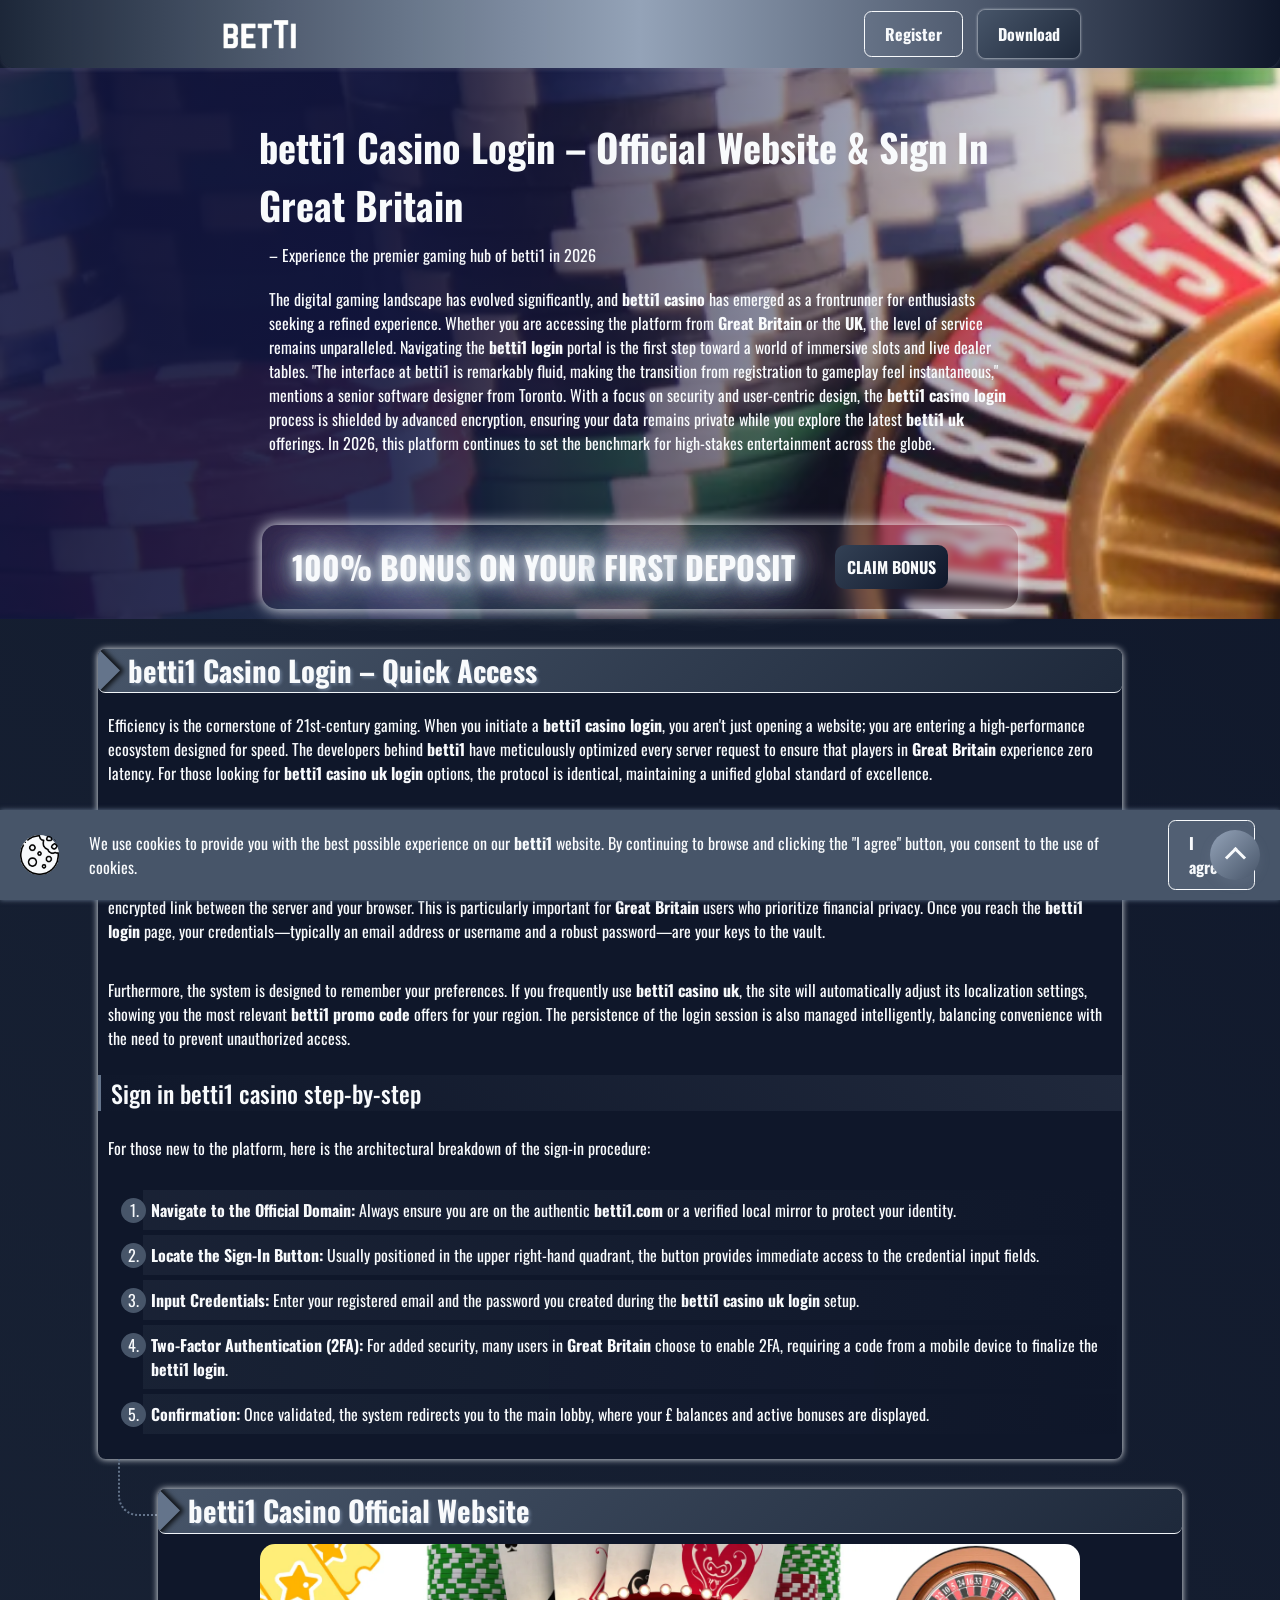
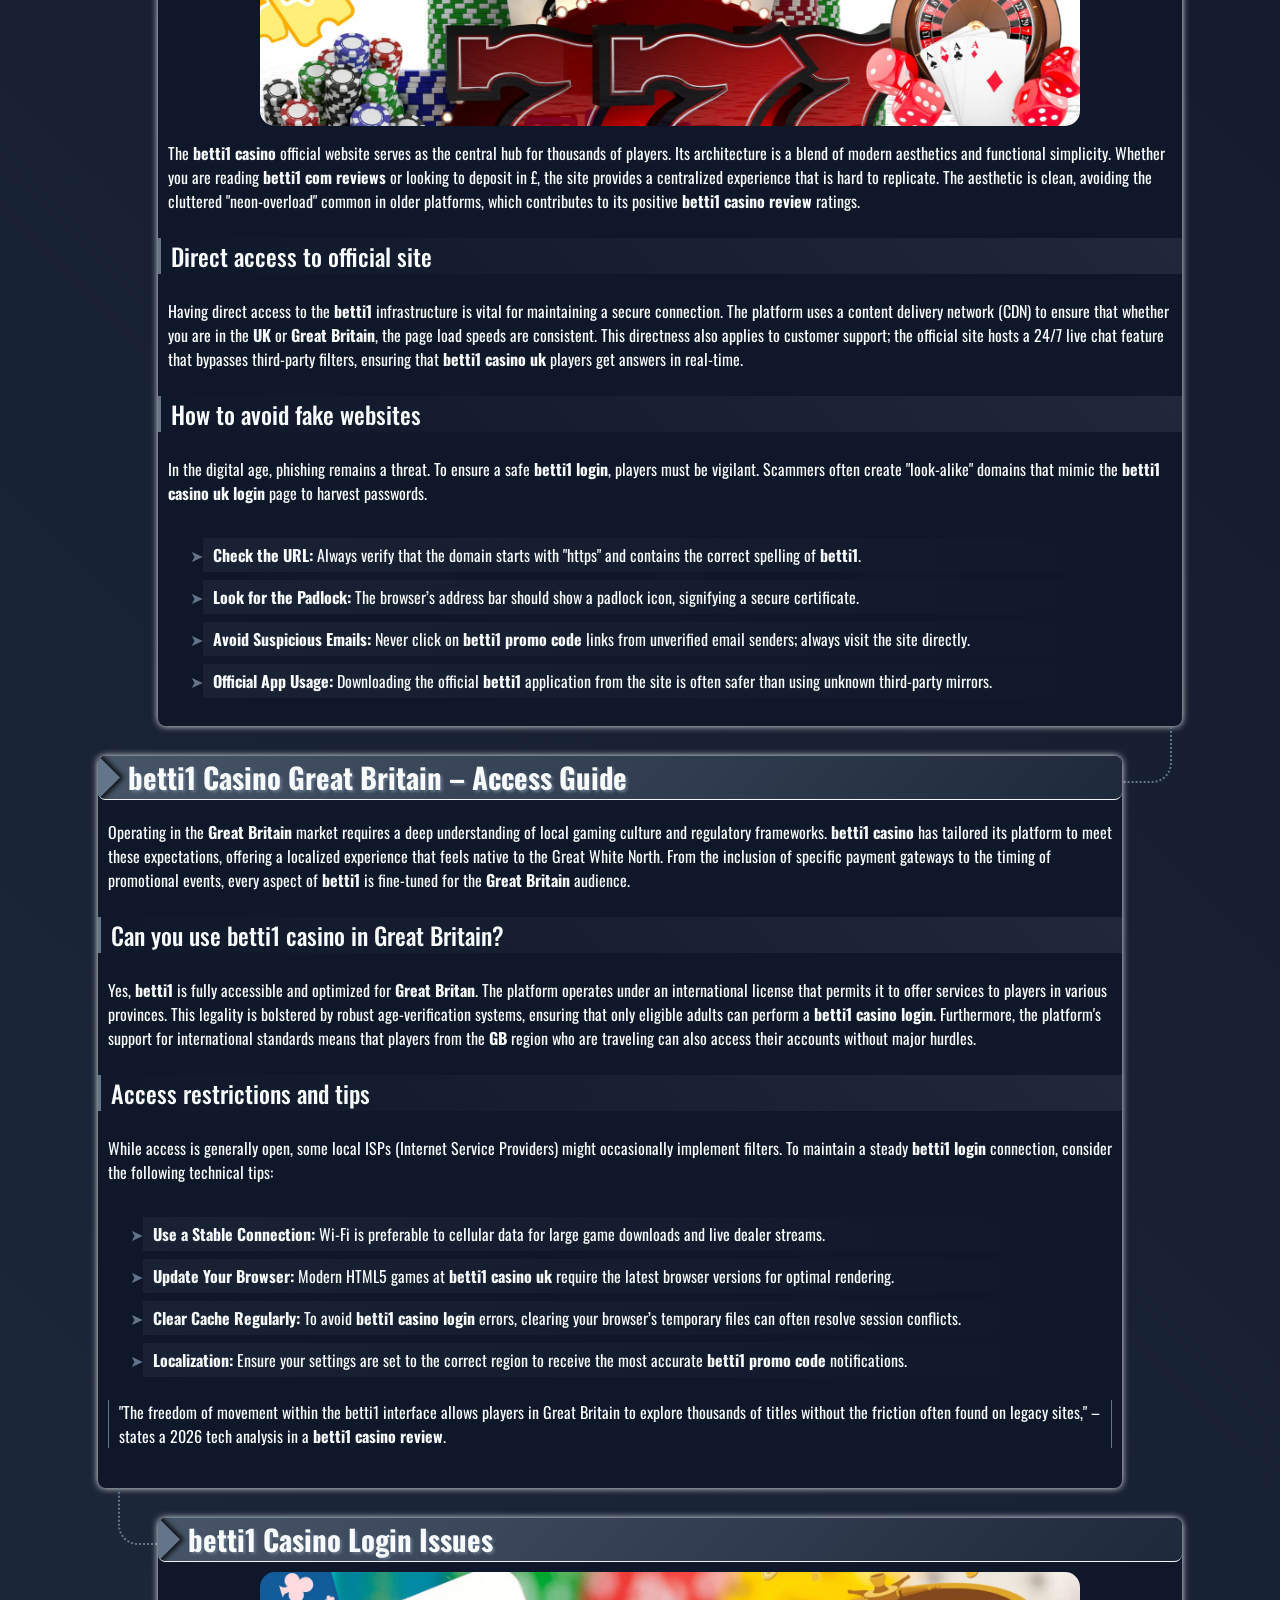
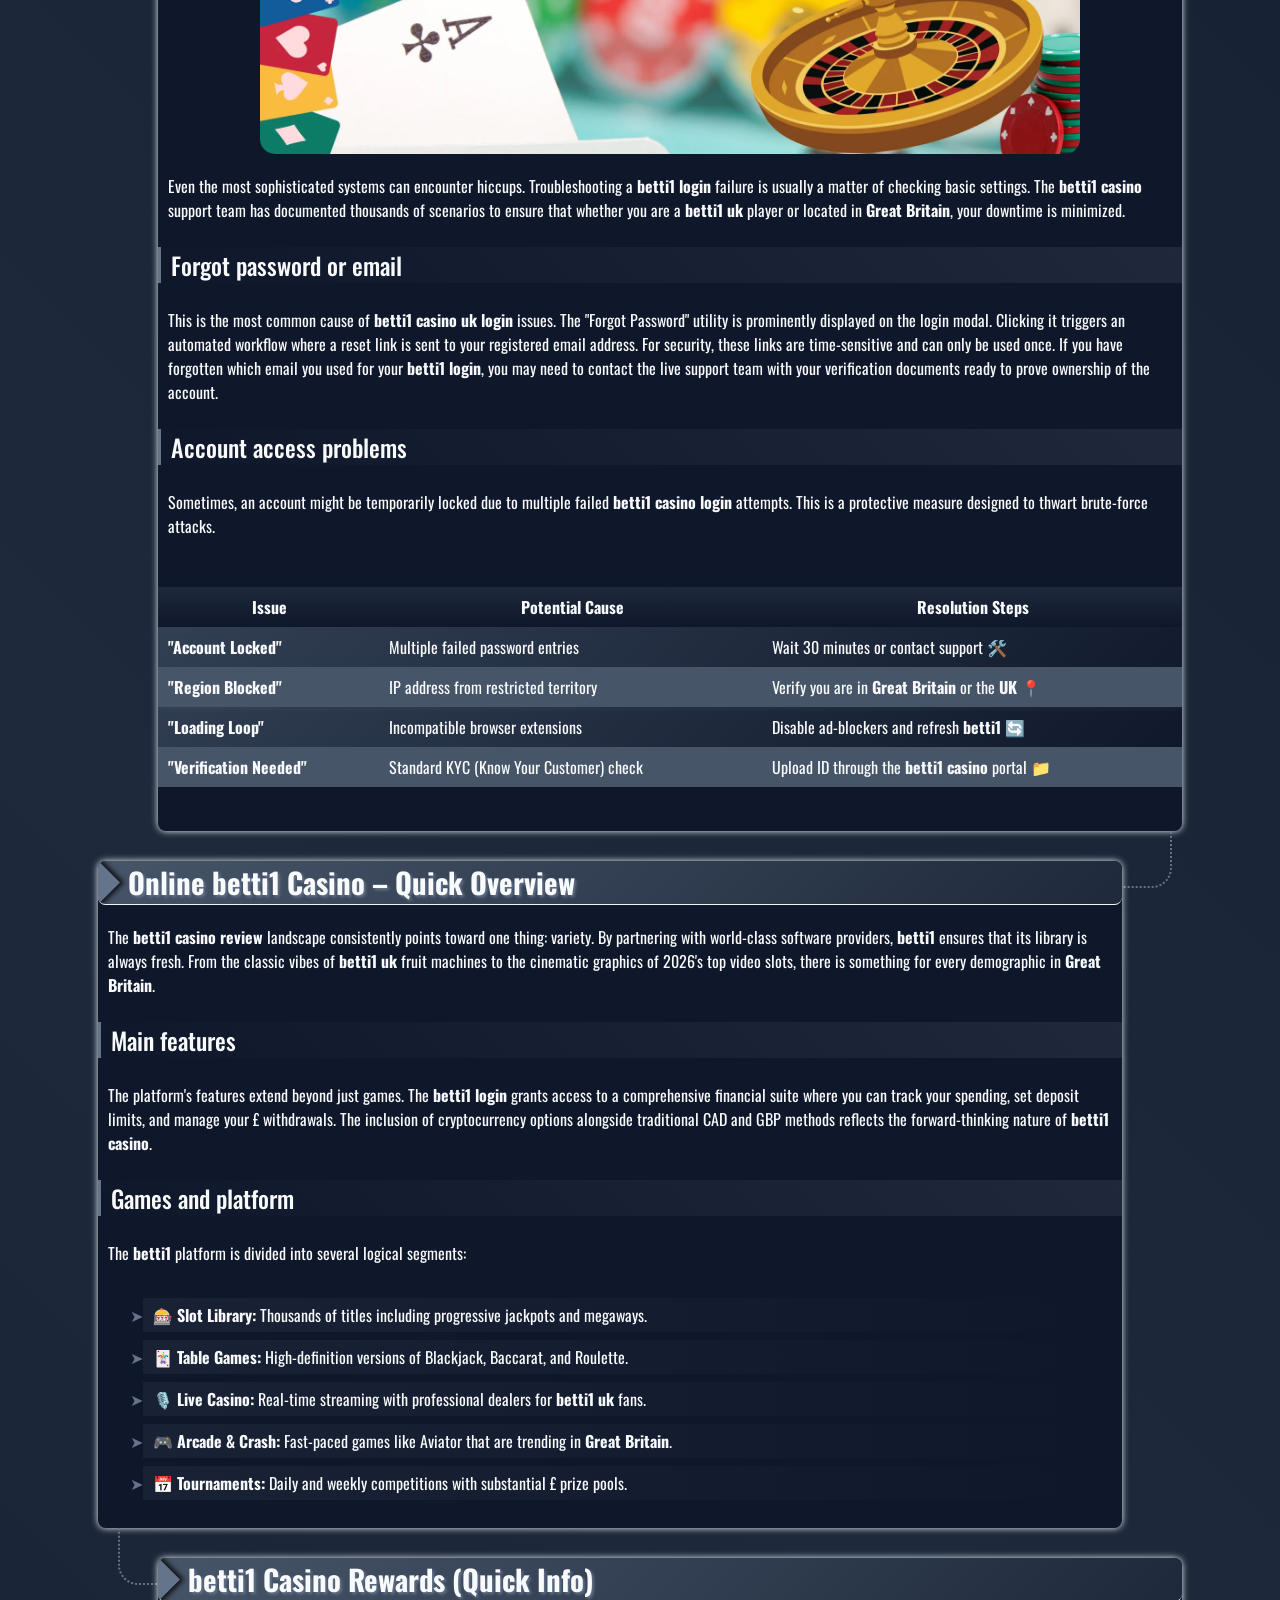
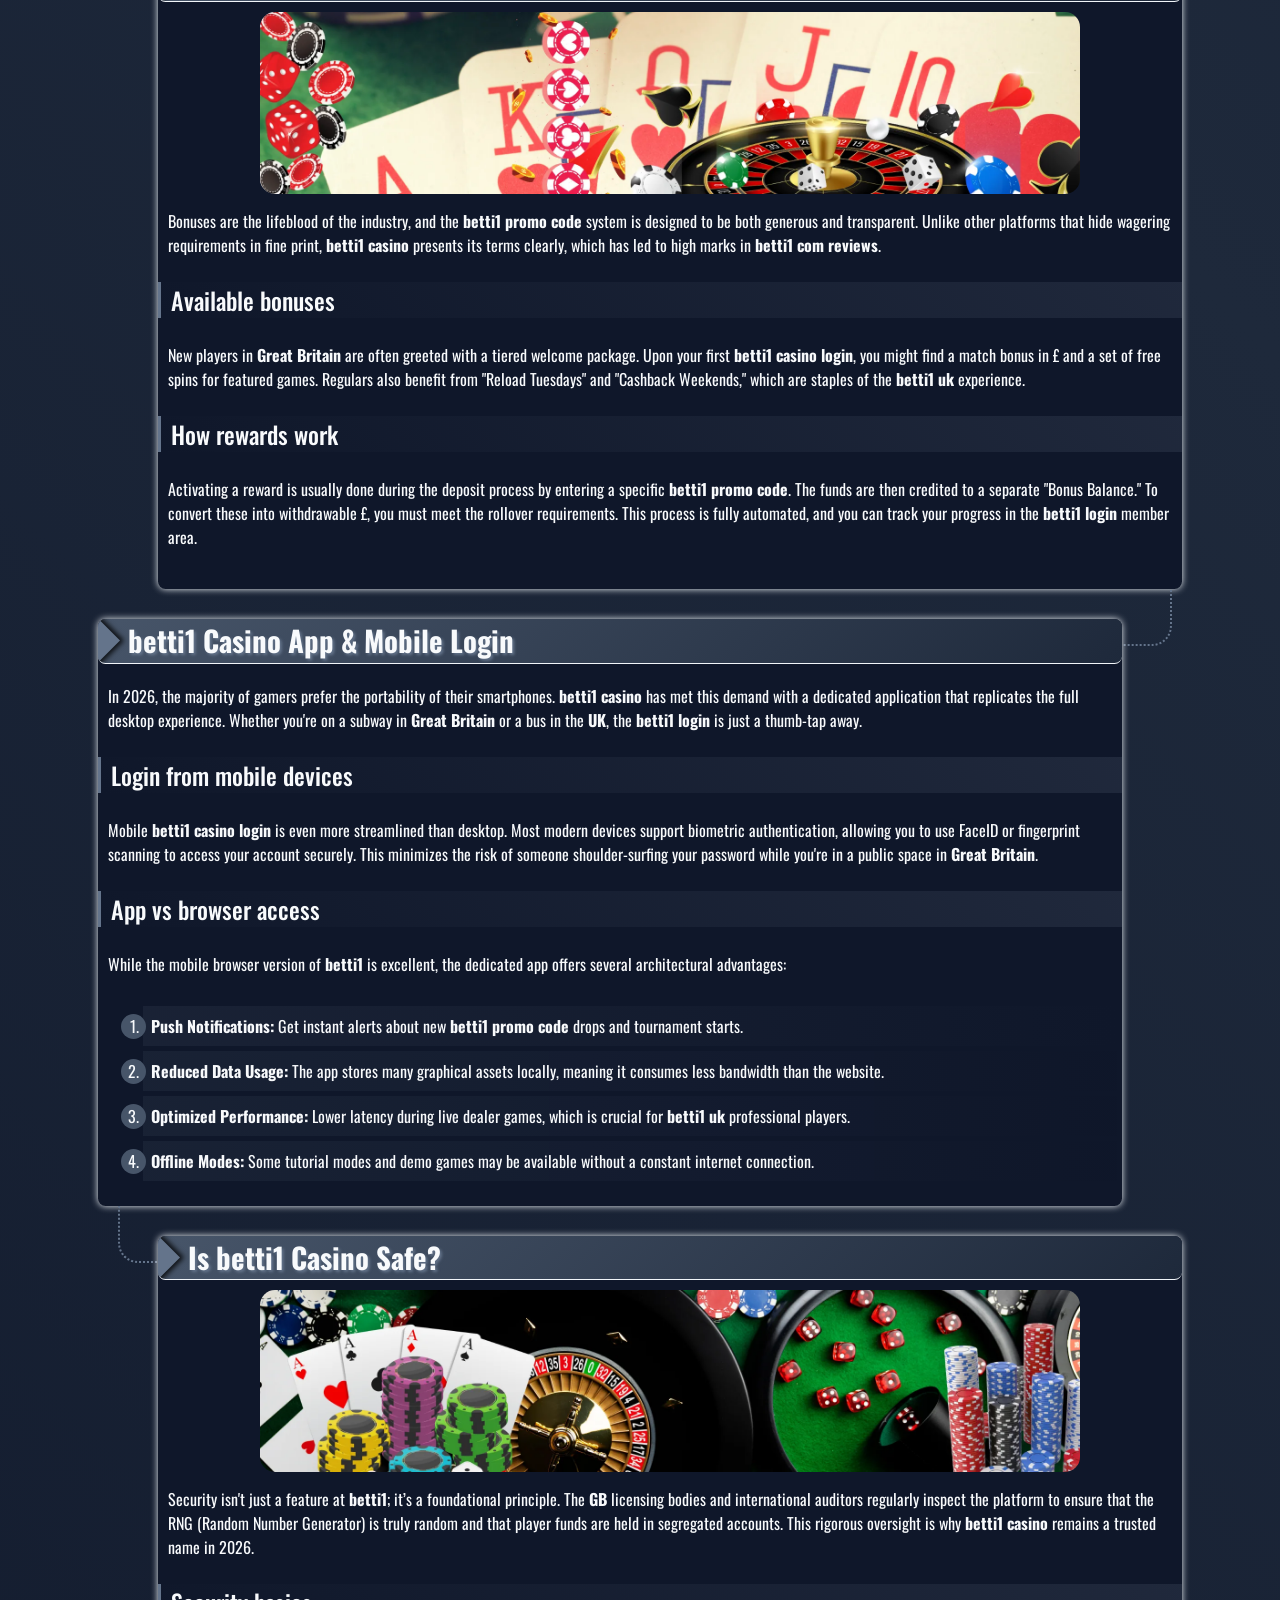
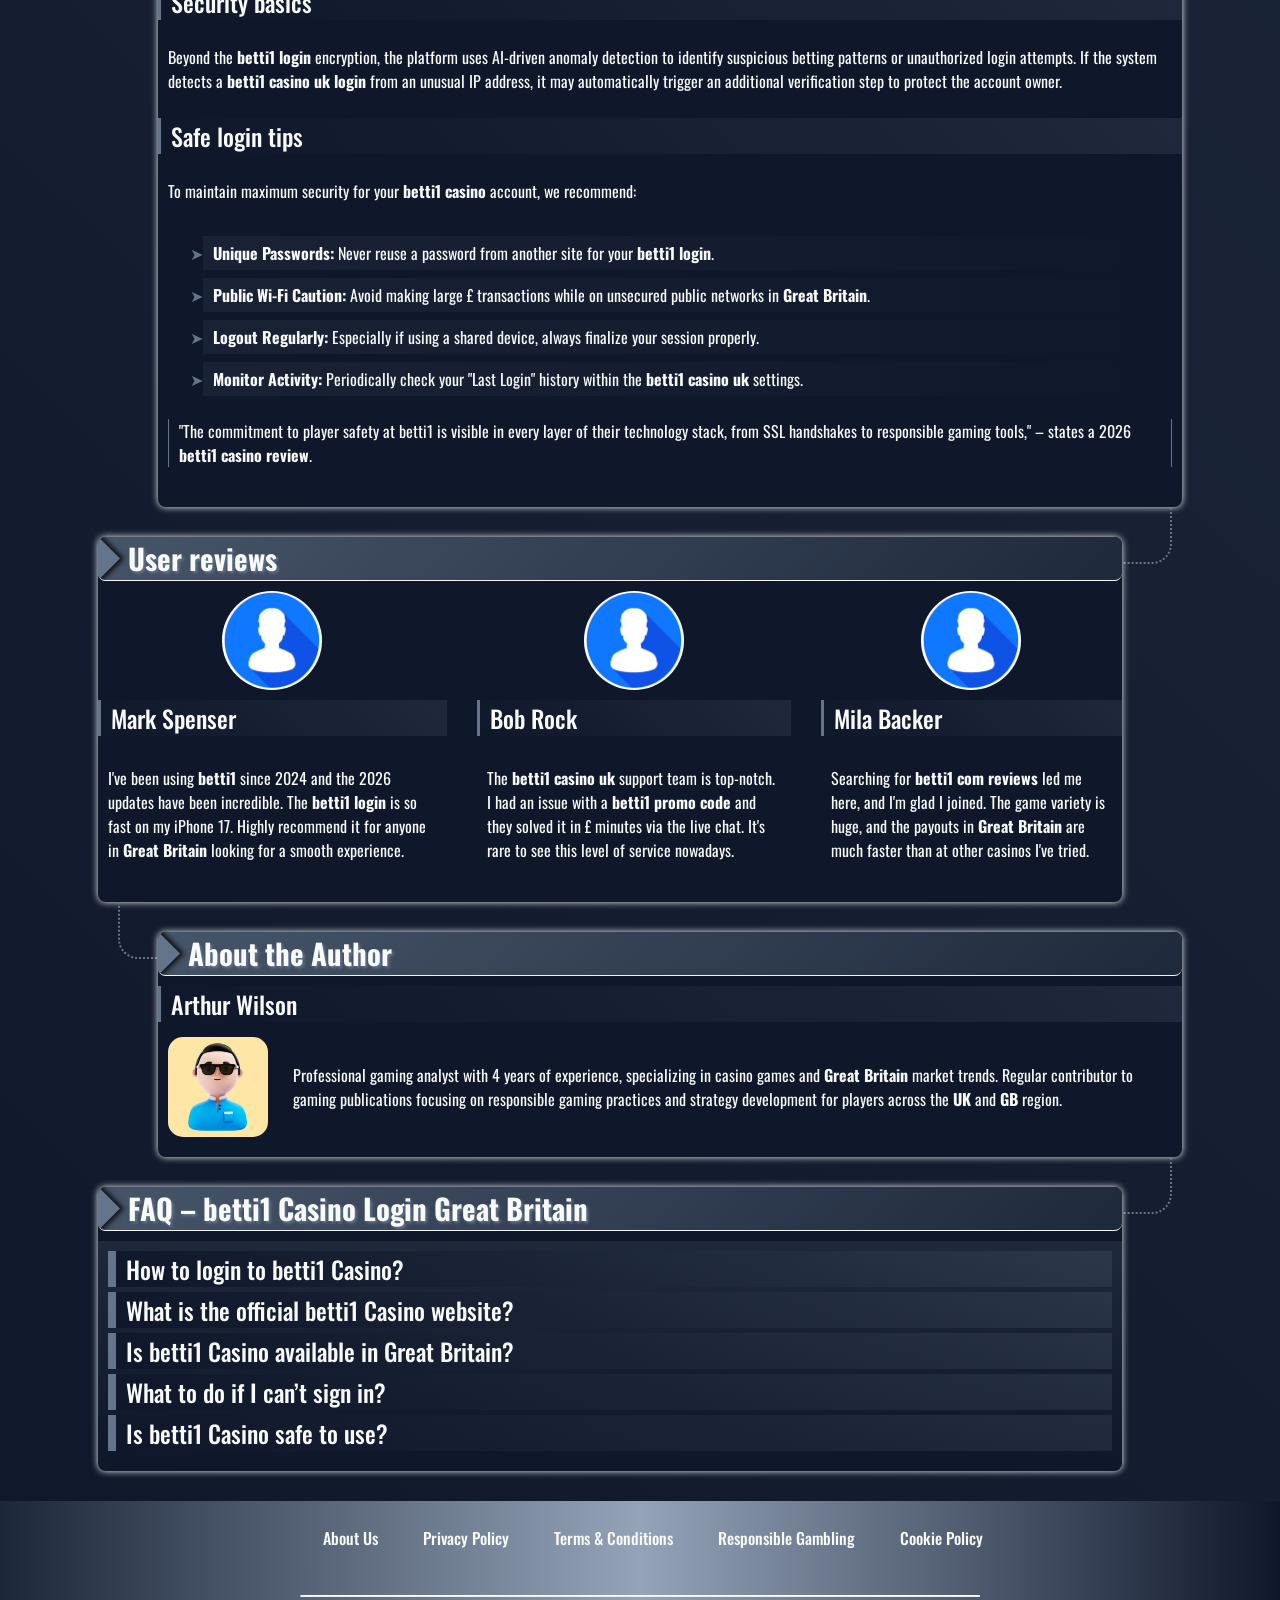
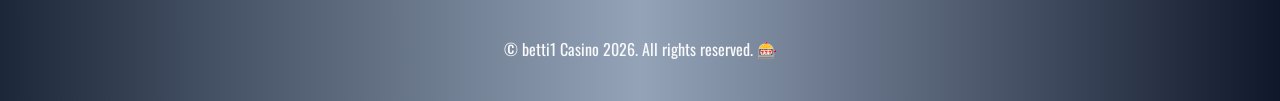
==== commit f7cbaa9b: "add new content" ====
--- a/index.html
+++ b/index.html
@@ -6,55 +6,55 @@
     <meta name="viewport" content="width=device-width, initial-scale=1.0">
     <link rel="stylesheet" href="style.css">
     <link rel="shortcut icon" href="favicon.ico" type="image/x-icon">
-    <title>Why QBet Casino UK Is Gaining Popularity Among Players</title>
+    <title>betti1 Casino Login 🔐 Official Website & Sign In Great Britain</title>
     <meta name="description"
-        content="Learn why QBet Casino UK stands out: player-focused design, bonus codes, mobile access, sister sites and trusted reviews.">
-<meta name="googlebot" content="index, follow, noarchive, max-snippet:-1">
-
-    <link rel="alternate" hreflang="en-GB" href="https://vanessaswhimsicalworld.co.uk/en-gb/">
-    <link rel="alternate" hreflang="x-default" href="https://vanessaswhimsicalworld.co.uk/">
-    <link rel="canonical" href="https://vanessaswhimsicalworld.co.uk/en-gb/">
+        content="Access betti1 Casino login in Great Britain. Use the official website, sign in safely and start playing online.">
+    <meta name="googlebot" content="index, follow, noarchive, max-snippet:-1">
+
+    <link rel="alternate" hreflang="en-GB" href="https://yorkshirerecyclingltd.co.uk/en-gb/">
+    <link rel="alternate" hreflang="x-default" href="https://yorkshirerecyclingltd.co.uk/">
+    <link rel="canonical" href="https://yorkshirerecyclingltd.co.uk/en-gb/">
 
     <meta property="og:type" content="website" />
-    <meta property="og:title" content="Why QBet Casino UK Is Gaining Popularity Among Players" />
+    <meta property="og:title" content="betti1 Casino Login 🔐 Official Website & Sign In Great Britain" />
     <meta property="og:description"
-        content="Learn why QBet Casino UK stands out: player-focused design, bonus codes, mobile access, sister sites and trusted reviews." />
-    <meta property="og:url" content="https://vanessaswhimsicalworld.co.uk/" />
-    <meta property="og:site_name" content="QBet Casino" />
-    <meta property="og:image" content="https://vanessaswhimsicalworld.co.uk/img/1.webp" />
-    <meta property="og:locale" content="en_GB" />
+        content="Access betti1 Casino login in Great Britain. Use the official website, sign in safely and start playing online." />
+    <meta property="og:url" content="https://yorkshirerecyclingltd.co.uk/" />
+    <meta property="og:site_name" content="betti1 Casino" />
+    <meta property="og:image" content="https://yorkshirerecyclingltd.co.uk/img/1.webp" />
+    <meta property="og:locale" content="en_CA" />
 
     <meta name="twitter:card" content="summary_large_image" />
-    <meta name="twitter:title" content="Why QBet Casino UK Is Gaining Popularity Among Players" />
+    <meta name="twitter:title" content="betti1 Casino Login 🔐 Official Website & Sign In Great Britain" />
     <meta name="twitter:description"
-        content="Learn why QBet Casino UK stands out: player-focused design, bonus codes, mobile access, sister sites and trusted reviews." />
-    <meta name="twitter:image" content="https://vanessaswhimsicalworld.co.uk/img/1.webp" />
+        content="Access betti1 Casino login in Great Britain. Use the official website, sign in safely and start playing online." />
+    <meta name="twitter:image" content="https://yorkshirerecyclingltd.co.uk/img/1.webp" />
 
     <script type="application/ld+json">
     {
         "@context": "https://schema.org",
         "@type": "Article",
-        "headline": "Why QBet Casino UK Is Gaining Popularity Among Players",
-        "description": "Learn why QBet Casino UK stands out: player-focused design, bonus codes, mobile access, sister sites and trusted reviews.",
+        "headline": "betti1 Casino Login 🔐 Official Website & Sign In Great Britain",
+        "description": "Access betti1 Casino login in Great Britain. Use the official website, sign in safely and start playing online.",
         "mainEntityOfPage": {
             "@type": "WebPage",
-            "@id": "https://vanessaswhimsicalworld.co.uk/"
+            "@id": "https://yorkshirerecyclingltd.co.uk/"
         },
         "author": {
             "@type": "Person",
-            "name": "John Smith",
-            "url": "https://vanessaswhimsicalworld.co.uk/"
+            "name": "Arthur Wilson",
+            "url": "https://yorkshirerecyclingltd.co.uk/"
         },
         "publisher": {
             "@type": "Organization",
-            "name": "QBet Casino",
+            "name": "betti1 Casino",
             "logo": {
                 "@type": "ImageObject",
-                "url": "https://vanessaswhimsicalworld.co.uk/img/logo.webp"
+                "url": "https://yorkshirerecyclingltd.co.uk/img/logo.webp"
             }
         },
-        "datePublished": "2026-01-22",
-        "dateModified": "2026-01-22"
+        "datePublished": "2026-01-25",
+        "dateModified": "2026-01-25"
     }
     </script>
 
@@ -62,87 +62,18 @@
     {
         "@context": "https://schema.org",
         "@type": "WebSite",
-        "url": "https://vanessaswhimsicalworld.co.uk/",
-        "name": "QBet Casino",
-        "description": "QBet in the United Kingdom: gaming platform, bonuses, and comprehensive reviews.",
+        "url": "https://yorkshirerecyclingltd.co.uk/",
+        "name": "betti1 Casino",
+        "description": "Betti1 in Great Britain: gaming platform, bonuses, and comprehensive reviews.",
         "inLanguage": "en-GB"
     }
     </script>
-
-    <script type="application/ld+json">
-    {
-        "@context": "https://schema.org",
-        "@type": "BreadcrumbList",
-        "itemListElement": [{
-                "@type": "ListItem",
-                "position": 1,
-                "name": "Home",
-                "item": "https://vanessaswhimsicalworld.co.uk/"
-            },
-            {
-                "@type": "ListItem",
-                "position": 2,
-                "name": "🎰 +100%",
-                "item": "https://vanessaswhimsicalworld.co.uk/"
-            }
-        ]
-    }
-    </script>
-
-    <script type="application/ld+json">
-    {
-      "@context": "https://schema.org",
-      "@type": "FAQPage",
-      "mainEntity": [
-        {
-          "@type": "Question",
-          "name": "Is QBet Casino legit for UK players?",
-          "acceptedAnswer": {
-            "@type": "Answer",
-            "text": "Yes, QBet Casino operates legally in the UK under a licence from the UK Gambling Commission (UKGC), ensuring fair play and security for all players in Great Britain."
-          }
-        },
-        {
-          "@type": "Question",
-          "name": "Why is QBet popular in the UK?",
-          "acceptedAnswer": {
-            "@type": "Answer",
-            "text": "QBet Casino's focus on the UK market means tailored bonuses in GBP (£), local payment methods, and an intuitive mobile experience, making it a top choice for players across the United Kingdom."
-          }
-        },
-        {
-          "@type": "Question",
-          "name": "Does QBet Casino offer no deposit bonuses?",
-          "acceptedAnswer": {
-            "@type": "Answer",
-            "text": "QBet occasionally provides no deposit offers through exclusive bonus codes. Check the promotions page or trusted affiliate sites for the latest QBet bonus code no deposit opportunities."
-          }
-        },
-        {
-          "@type": "Question",
-          "name": "Are QBet sister sites reliable?",
-          "acceptedAnswer": {
-            "@type": "Answer",
-            "text": "Yes, QBet sister sites operate under the same stringent regulatory standards, offering a consistent and secure experience for UK players."
-          }
-        },
-        {
-          "@type": "Question",
-          "name": "Is QBet suitable for beginners?",
-          "acceptedAnswer": {
-            "@type": "Answer",
-            "text": "Absolutely. The straightforward QBet Casino login, clear interface, and helpful guides make casino QBet an excellent starting point for new players in the UK."
-          }
-        }
-      ]
-    }
-    </script>
 </head>
 
 <body>
     <header>
         <div class="logo">
-            <a href="/"><img src="./img/logo.webp" alt="QBet Casino logo" width="140" height="70"></a>
+            <a href="/"><img src="./img/logo.webp" alt="betti1 Casino logo" width="140" height="70"></a>
         </div>
         <div class="header-btn">
             <a href="/play/" rel="nofollow" content="noindex" class="h-violet-btn">Register</a>
@@ -153,18 +84,22 @@
     <main>
         <div class="promo">
             <div class="promo-l ">
-                <h1>Why More UK Players Are Choosing QBet Casino</h1>
+                <h1>betti1 Casino Login – Official Website & Sign In Great Britain</h1>
                 <p class="txt">
-                    – Explore the world of QBet Casino in 2026 🇬🇧
+                    – Experience the premier gaming hub of betti1 in 2026
                 </p>
                 <p class="txt">
-                    <strong>QBet Casino</strong> distinguishes itself among other online platforms available in the
-                    United Kingdom. Since its launch, this innovative service has focused on delivering high-quality
-                    slots and live casino games. For players across the UK, this means instant access to favourite
-                    titles, full support in English, and transactions in the local currency GBP (£) 💰. "The simplicity
-                    of QBet's interface is brilliant – everything is within two clicks," says Thomas, a regular user
-                    from London. Is <strong>QBet Casino</strong> the future of digital entertainment in Great Britain?
-                    Let's find out in a detailed analysis.
+                    The digital gaming landscape has evolved significantly, and <strong>betti1 casino</strong> has
+                    emerged as a frontrunner for enthusiasts seeking a refined experience. Whether you are accessing the
+                    platform from <strong>Great Britain</strong> or the <strong>UK</strong>, the level of service
+                    remains
+                    unparalleled. Navigating the <strong>betti1 login</strong> portal is the first step toward a world
+                    of immersive slots and live dealer tables. "The interface at betti1 is remarkably fluid, making the
+                    transition from registration to gameplay feel instantaneous," mentions a senior software designer
+                    from Toronto. With a focus on security and user-centric design, the <strong>betti1 casino
+                        login</strong> process is shielded by advanced encryption, ensuring your data remains private
+                    while you explore the latest <strong>betti1 uk</strong> offerings. In 2026, this platform continues
+                    to set the benchmark for high-stakes entertainment across the globe.
                 </p>
             </div>
 
@@ -179,591 +114,372 @@
 
         <div class="wrapper">
 
-            <div class="container" id="">
-                <div class="container__header">
-                    <h2>Introduction to QBet Casino in the UK Market</h2>
-                </div>
-                <div class="container__body">
-                    <p class="txt">
-                        In the sea of platforms offering online games, <strong>QBet Casino</strong> stands out with its
-                        clear philosophy. While most services try to be "everything for everyone," QBet has deliberately
-                        narrowed its offer to deliver a polished, high-quality gaming experience. This approach works
-                        perfectly in the UK market, where many players seek quick, simple, and satisfying entertainment
-                        without unnecessary complications.
+            <div class="container" id="login-access">
+                <div class="container__header">
+                    <h2>betti1 Casino Login – Quick Access</h2>
+                </div>
+                <div class="container__body">
+                    <p class="txt">
+                        Efficiency is the cornerstone of 21st-century gaming. When you initiate a <strong>betti1 casino
+                            login</strong>, you aren't just opening a website; you are entering a high-performance
+                        ecosystem designed for speed. The developers behind <strong>betti1</strong> have meticulously
+                        optimized every server request to ensure that players in <strong>Great Britain</strong>
+                        experience zero
+                        latency. For those looking for <strong>betti1 casino uk login</strong> options, the protocol is
+                        identical, maintaining a unified global standard of excellence.
+                    </p>
+                    <h3>Login to betti1 casino account</h3>
+                    <p class="txt">
+                        Accessing your <strong>betti1</strong> dashboard is a straightforward affair, yet it is layered
+                        with security. The platform utilizes SSL (Secure Sockets Layer) technology to create an
+                        encrypted link between the server and your browser. This is particularly important for
+                        <strong>Great Britain</strong> users who prioritize financial privacy. Once you reach the
+                        <strong>betti1 login</strong> page, your credentials—typically an email address or username and
+                        a robust password—are your keys to the vault.
+                    </p>
+                    <p class="txt">
+                        Furthermore, the system is designed to remember your preferences. If you frequently use
+                        <strong>betti1 casino uk</strong>, the site will automatically adjust its localization settings,
+                        showing you the most relevant <strong>betti1 promo code</strong> offers for your region. The
+                        persistence of the login session is also managed intelligently, balancing convenience with the
+                        need to prevent unauthorized access.
+                    </p>
+                    <h3>Sign in betti1 casino step-by-step</h3>
+                    <p class="txt">
+                        For those new to the platform, here is the architectural breakdown of the sign-in procedure:
+                    </p>
+                    <ol>
+                        <li><strong>Navigate to the Official Domain:</strong> Always ensure you are on the authentic
+                            <strong>betti1.com</strong> or a verified local mirror to protect your identity.
+                        </li>
+                        <li><strong>Locate the Sign-In Button:</strong> Usually positioned in the upper right-hand
+                            quadrant, the button provides immediate access to the credential input fields.</li>
+                        <li><strong>Input Credentials:</strong> Enter your registered email and the password you created
+                            during the <strong>betti1 casino uk login</strong> setup.</li>
+                        <li><strong>Two-Factor Authentication (2FA):</strong> For added security, many users in
+                            <strong>Great Britain</strong> choose to enable 2FA, requiring a code from a mobile device
+                            to
+                            finalize the <strong>betti1 login</strong>.
+                        </li>
+                        <li><strong>Confirmation:</strong> Once validated, the system redirects you to the main lobby,
+                            where your £ balances and active bonuses are displayed.</li>
+                    </ol>
+                </div>
+            </div>
+
+            <div class="container" id="official-site">
+                <div class="container__header">
+                    <h2>betti1 Casino Official Website</h2>
+                </div>
+                <div class="container__body">
+                    <div class="img">
+                        <img src="./img/2.webp" alt="betti1 Casino Official Website Interface" width="1000"
+                            height="800">
+                    </div>
+                    <p class="txt">
+                        The <strong>betti1 casino</strong> official website serves as the central hub for thousands of
+                        players. Its architecture is a blend of modern aesthetics and functional simplicity. Whether you
+                        are reading <strong>betti1 com reviews</strong> or looking to deposit in £, the site provides a
+                        centralized experience that is hard to replicate. The aesthetic is clean, avoiding the cluttered
+                        "neon-overload" common in older platforms, which contributes to its positive <strong>betti1
+                            casino review</strong> ratings.
+                    </p>
+                    <h3>Direct access to official site</h3>
+                    <p class="txt">
+                        Having direct access to the <strong>betti1</strong> infrastructure is vital for maintaining a
+                        secure connection. The platform uses a content delivery network (CDN) to ensure that whether you
+                        are in the <strong>UK</strong> or <strong>Great Britain</strong>, the page load speeds are
+                        consistent.
+                        This directness also applies to customer support; the official site hosts a 24/7 live chat
+                        feature that bypasses third-party filters, ensuring that <strong>betti1 casino uk</strong>
+                        players get answers in real-time.
+                    </p>
+                    <h3>How to avoid fake websites</h3>
+                    <p class="txt">
+                        In the digital age, phishing remains a threat. To ensure a safe <strong>betti1 login</strong>,
+                        players must be vigilant. Scammers often create "look-alike" domains that mimic the
+                        <strong>betti1 casino uk login</strong> page to harvest passwords.
+                    </p>
+                    <ul class="item-list">
+                        <li><strong>Check the URL:</strong> Always verify that the domain starts with "https" and
+                            contains the correct spelling of <strong>betti1</strong>.</li>
+                        <li><strong>Look for the Padlock:</strong> The browser’s address bar should show a padlock icon,
+                            signifying a secure certificate.</li>
+                        <li><strong>Avoid Suspicious Emails:</strong> Never click on <strong>betti1 promo code</strong>
+                            links from unverified email senders; always visit the site directly.</li>
+                        <li><strong>Official App Usage:</strong> Downloading the official <strong>betti1</strong>
+                            application from the site is often safer than using unknown third-party mirrors.</li>
+                    </ul>
+                </div>
+            </div>
+
+            <div class="container" id="Great Britain-guide">
+                <div class="container__header">
+                    <h2>betti1 Casino Great Britain – Access Guide</h2>
+                </div>
+                <div class="container__body">
+                    <p class="txt">
+                        Operating in the <strong>Great Britain</strong> market requires a deep understanding of local
+                        gaming
+                        culture and regulatory frameworks. <strong>betti1 casino</strong> has tailored its platform to
+                        meet these expectations, offering a localized experience that feels native to the Great White
+                        North. From the inclusion of specific payment gateways to the timing of promotional events,
+                        every aspect of <strong>betti1</strong> is fine-tuned for the <strong>Great Britain</strong>
+                        audience.
+                    </p>
+                    <h3>Can you use betti1 casino in Great Britain?</h3>
+                    <p class="txt">
+                        Yes, <strong>betti1</strong> is fully accessible and optimized for <strong>Great
+                            Britan</strong>. The
+                        platform operates under an international license that permits it to offer services to players in
+                        various provinces. This legality is bolstered by robust age-verification systems, ensuring that
+                        only eligible adults can perform a <strong>betti1 casino login</strong>. Furthermore, the
+                        platform's support for international standards means that players from the <strong>GB</strong>
+                        region who are traveling can also access their accounts without major hurdles.
+                    </p>
+                    <h3>Access restrictions and tips</h3>
+                    <p class="txt">
+                        While access is generally open, some local ISPs (Internet Service Providers) might occasionally
+                        implement filters. To maintain a steady <strong>betti1 login</strong> connection, consider the
+                        following technical tips:
+                    </p>
+                    <ul>
+                        <li><strong>Use a Stable Connection:</strong> Wi-Fi is preferable to cellular data for large
+                            game downloads and live dealer streams.</li>
+                        <li><strong>Update Your Browser:</strong> Modern HTML5 games at <strong>betti1 casino
+                                uk</strong> require the latest browser versions for optimal rendering.</li>
+                        <li><strong>Clear Cache Regularly:</strong> To avoid <strong>betti1 casino login</strong>
+                            errors, clearing your browser’s temporary files can often resolve session conflicts.</li>
+                        <li><strong>Localization:</strong> Ensure your settings are set to the correct region to receive
+                            the most accurate <strong>betti1 promo code</strong> notifications.</li>
+                    </ul>
+                    <p class="txt quote">
+                        "The freedom of movement within the betti1 interface allows players in Great Britain to explore
+                        thousands of titles without the friction often found on legacy sites," – states a 2026 tech
+                        analysis in a <strong>betti1 casino review</strong>.
+                    </p>
+                </div>
+            </div>
+
+            <div class="container" id="login-issues">
+                <div class="container__header">
+                    <h2>betti1 Casino Login Issues</h2>
+                </div>
+                <div class="img">
+                    <img src="./img/1.webp" alt="betti1 Casino Login Troubleshooting" width="1000" height="800">
+                </div>
+                <div class="container__body">
+                    <p class="txt">
+                        Even the most sophisticated systems can encounter hiccups. Troubleshooting a <strong>betti1
+                            login</strong> failure is usually a matter of checking basic settings. The <strong>betti1
+                            casino</strong> support team has documented thousands of scenarios to ensure that whether
+                        you are a <strong>betti1 uk</strong> player or located in <strong>Great Britain</strong>, your
+                        downtime
+                        is minimized.
+                    </p>
+                    <h3>Forgot password or email</h3>
+                    <p class="txt">
+                        This is the most common cause of <strong>betti1 casino uk login</strong> issues. The "Forgot
+                        Password" utility is prominently displayed on the login modal. Clicking it triggers an automated
+                        workflow where a reset link is sent to your registered email address. For security, these links
+                        are time-sensitive and can only be used once. If you have forgotten which email you used for
+                        your <strong>betti1 login</strong>, you may need to contact the live support team with your
+                        verification documents ready to prove ownership of the account.
+                    </p>
+                    <h3>Account access problems</h3>
+                    <p class="txt">
+                        Sometimes, an account might be temporarily locked due to multiple failed <strong>betti1 casino
+                            login</strong> attempts. This is a protective measure designed to thwart brute-force
+                        attacks.
                     </p>
                     <div class="table-wrapper">
                         <table>
+                            <thead>
+                                <tr>
+                                    <th>Issue</th>
+                                    <th>Potential Cause</th>
+                                    <th>Resolution Steps</th>
+                                </tr>
+                            </thead>
                             <tbody>
                                 <tr>
-                                    <td class="row-title">Official Website</td>
-                                    <td>QBet.com</td>
+                                    <td class="row-title">"Account Locked"</td>
+                                    <td>Multiple failed password entries</td>
+                                    <td>Wait 30 minutes or contact support 🛠️</td>
                                 </tr>
                                 <tr>
-                                    <td class="row-title">Year Established</td>
-                                    <td>2023</td>
+                                    <td class="row-title">"Region Blocked"</td>
+                                    <td>IP address from restricted territory</td>
+                                    <td>Verify you are in <strong>Great Britain</strong> or the <strong>UK</strong> 📍
+                                    </td>
                                 </tr>
                                 <tr>
-                                    <td class="row-title">Licence</td>
-                                    <td>UK Gambling Commission (UKGC) #39482</td>
+                                    <td class="row-title">"Loading Loop"</td>
+                                    <td>Incompatible browser extensions</td>
+                                    <td>Disable ad-blockers and refresh <strong>betti1</strong> 🔄</td>
                                 </tr>
                                 <tr>
-                                    <td class="row-title">Game Providers</td>
-                                    <td>NetEnt, Play'n GO, Pragmatic Play, Evolution Gaming, Big Time Gaming</td>
-                                </tr>
-                                <tr>
-                                    <td class="row-title">Welcome Bonus</td>
-                                    <td>100% up to £200 + 50 Free Spins</td>
-                                </tr>
-                                <tr>
-                                    <td class="row-title">Minimum Deposit</td>
-                                    <td>£10</td>
-                                </tr>
-                                <tr>
-                                    <td class="row-title">Account Currency</td>
-                                    <td>British Pound (GBP) £ 💰</td>
-                                </tr>
-                                <tr>
-                                    <td class="row-title">Payment Methods</td>
-                                    <td>PayPal, Visa/Mastercard, Trustly, Skrill, Paysafecard</td>
-                                </tr>
-                                <tr>
-                                    <td class="row-title">Mobile App</td>
-                                    <td>iOS and Android (optional)</td>
+                                    <td class="row-title">"Verification Needed"</td>
+                                    <td>Standard KYC (Know Your Customer) check</td>
+                                    <td>Upload ID through the <strong>betti1 casino</strong> portal 📁</td>
                                 </tr>
                             </tbody>
                         </table>
                     </div>
-                    <h3>QBet’s role among modern UK online casinos</h3>
-                    <p class="txt">
-                        <strong>QBet Casino</strong> positions itself as a modern, mobile-first platform catering
-                        specifically to the British audience. Unlike legacy casinos, QBet focuses on seamless user
-                        experience, fast payouts, and bonuses tailored for the UK player. "As a player from Great
-                        Britain, I
-                        appreciate not having to navigate through dozens of irrelevant sections," notes Emily from
-                        Manchester. The platform's dedication to the local market is evident in its support for GBP and
-                        popular UK payment options.
-                    </p>
-                    <h3>What the QBet brand represents for players</h3>
-                    <p class="txt">
-                        The growing popularity of <strong>QBet reviews</strong> in search engines shows that players in
-                        the
-                        United Kingdom are actively choosing specialised solutions. Main reasons include:
+                </div>
+            </div>
+
+            <div class="container" id="overview">
+                <div class="container__header">
+                    <h2>Online betti1 Casino – Quick Overview</h2>
+                </div>
+                <div class="container__body">
+                    <p class="txt">
+                        The <strong>betti1 casino review</strong> landscape consistently points toward one thing:
+                        variety. By partnering with world-class software providers, <strong>betti1</strong> ensures that
+                        its library is always fresh. From the classic vibes of <strong>betti1 uk</strong> fruit machines
+                        to the cinematic graphics of 2026's top video slots, there is something for every demographic in
+                        <strong>Great Britain</strong>.
+                    </p>
+                    <h3>Main features</h3>
+                    <p class="txt">
+                        The platform's features extend beyond just games. The <strong>betti1 login</strong> grants
+                        access to a comprehensive financial suite where you can track your spending, set deposit limits,
+                        and manage your £ withdrawals. The inclusion of cryptocurrency options alongside traditional CAD
+                        and GBP methods reflects the forward-thinking nature of <strong>betti1 casino</strong>.
+                    </p>
+                    <h3>Games and platform</h3>
+                    <p class="txt">
+                        The <strong>betti1</strong> platform is divided into several logical segments:
                     </p>
                     <ul class="item-list">
-                        <li><strong>Focus on core experience:</strong> Less clutter, more gaming action.</li>
-                        <li><strong>Rapid loading and performance:</strong> Lightweight platform without unnecessary
-                            modules.</li>
-                        <li><strong>Excellent mobile optimisation:</strong> Designed with smartphones in mind from
-                            the
-                            ground up.</li>
-                        <li><strong>Transparent bonuses in GBP:</strong> Promotions crafted for slots and live games
-                            without complex wagering traps.</li>
-                        <li><strong>Better alignment with the local market:</strong> QBet actively develops its
-                            presence across the UK, offering payments via PayPal and Trustly.</li>
+                        <li>🎰 <strong>Slot Library:</strong> Thousands of titles including progressive jackpots and
+                            megaways.</li>
+                        <li>🃏 <strong>Table Games:</strong> High-definition versions of Blackjack, Baccarat, and
+                            Roulette.</li>
+                        <li>🎙️ <strong>Live Casino:</strong> Real-time streaming with professional dealers for
+                            <strong>betti1 uk</strong> fans.
+                        </li>
+                        <li>🎮 <strong>Arcade & Crash:</strong> Fast-paced games like Aviator that are trending in
+                            <strong>Great Britain</strong>.
+                        </li>
+                        <li>📅 <strong>Tournaments:</strong> Daily and weekly competitions with substantial £ prize
+                            pools.</li>
                     </ul>
                 </div>
             </div>
 
-            <div class="container" id="inscription">
-                <div class="container__header">
-                    <h2>Is QBet Casino Safe and Trustworthy?</h2>
+            <div class="container" id="rewards">
+                <div class="container__header">
+                    <h2>betti1 Casino Rewards (Quick Info)</h2>
                 </div>
                 <div class="container__body">
                     <div class="img">
-                        <img src="./img/2.webp" alt="QBet Casino Registration" width="1000" height="800">
+                        <img src="./img/3.webp" alt="betti1 Casino Rewards and Bonuses" width="1000" height="800">
                     </div>
                     <p class="txt">
-                        Security and trust are paramount for players in Great Britain. <strong>QBet Casino</strong> not
-                        only
-                        meets but exceeds standard regulatory requirements, building confidence through transparency and
-                        robust practices.
-                    </p>
-                    <h3>Regulatory approach and fairness principles</h3>
-                    <p class="txt">
-                        Operating under a UK Gambling Commission (UKGC) licence means <strong>QBet UK</strong> adheres
-                        to
-                        some of the strictest rules globally. This includes:
+                        Bonuses are the lifeblood of the industry, and the <strong>betti1 promo code</strong> system is
+                        designed to be both generous and transparent. Unlike other platforms that hide wagering
+                        requirements in fine print, <strong>betti1 casino</strong> presents its terms clearly, which has
+                        led to high marks in <strong>betti1 com reviews</strong>.
+                    </p>
+                    <h3>Available bonuses</h3>
+                    <p class="txt">
+                        New players in <strong>Great Britain</strong> are often greeted with a tiered welcome package.
+                        Upon
+                        your first <strong>betti1 casino login</strong>, you might find a match bonus in £ and a set of
+                        free spins for featured games. Regulars also benefit from "Reload Tuesdays" and "Cashback
+                        Weekends," which are staples of the <strong>betti1 uk</strong> experience.
+                    </p>
+                    <h3>How rewards work</h3>
+                    <p class="txt">
+                        Activating a reward is usually done during the deposit process by entering a specific
+                        <strong>betti1 promo code</strong>. The funds are then credited to a separate "Bonus Balance."
+                        To convert these into withdrawable £, you must meet the rollover requirements. This process is
+                        fully automated, and you can track your progress in the <strong>betti1 login</strong> member
+                        area.
+                    </p>
+                </div>
+            </div>
+
+            <div class="container" id="mobile-app">
+                <div class="container__header">
+                    <h2>betti1 Casino App & Mobile Login</h2>
+                </div>
+                <div class="container__body">
+                    <p class="txt">
+                        In 2026, the majority of gamers prefer the portability of their smartphones. <strong>betti1
+                            casino</strong> has met this demand with a dedicated application that replicates the full
+                        desktop experience. Whether you're on a subway in <strong>Great Britain</strong> or a bus in the
+                        <strong>UK</strong>, the <strong>betti1 login</strong> is just a thumb-tap away.
+                    </p>
+                    <h3>Login from mobile devices</h3>
+                    <p class="txt">
+                        Mobile <strong>betti1 casino login</strong> is even more streamlined than desktop. Most modern
+                        devices support biometric authentication, allowing you to use FaceID or fingerprint scanning to
+                        access your account securely. This minimizes the risk of someone shoulder-surfing your password
+                        while you're in a public space in <strong>Great Britain</strong>.
+                    </p>
+                    <h3>App vs browser access</h3>
+                    <p class="txt">
+                        While the mobile browser version of <strong>betti1</strong> is excellent, the dedicated app
+                        offers several architectural advantages:
                     </p>
                     <ol>
-                        <li><strong>Fairness guarantees:</strong> All games use certified RNGs (Random Number
-                            Generators)
-                            regularly audited by independent testing agencies.</li>
-                        <li><strong>Responsible gambling tools:</strong> Mandatory deposit limits, time‑out options, and
-                            self‑exclusion features aligned with UK regulations.</li>
-                        <li><strong>Data protection:</strong> Advanced SSL encryption ensures that personal and
-                            financial
-                            data of UK players remains secure.</li>
-                        <li><strong>Clear terms:</strong> Bonus conditions and wagering requirements are presented in
-                            plain
-                            English, avoiding hidden clauses.</li>
-                        <li><strong>Dispute resolution:</strong> Players in the United Kingdom can escalate issues to
-                            the
-                            UKGC or independent adjudicators.</li>
+                        <li><strong>Push Notifications:</strong> Get instant alerts about new <strong>betti1 promo
+                                code</strong> drops and tournament starts.</li>
+                        <li><strong>Reduced Data Usage:</strong> The app stores many graphical assets locally, meaning
+                            it consumes less bandwidth than the website.</li>
+                        <li><strong>Optimized Performance:</strong> Lower latency during live dealer games, which is
+                            crucial for <strong>betti1 uk</strong> professional players.</li>
+                        <li><strong>Offline Modes:</strong> Some tutorial modes and demo games may be available without
+                            a constant internet connection.</li>
                     </ol>
-                    <h3>How QBet Casino builds player confidence</h3>
-                    <p class="txt">
-                        Beyond the licence, <strong>QBet Casino</strong> fosters trust through everyday actions:
+                </div>
+            </div>
+
+            <div class="container" id="security">
+                <div class="container__header">
+                    <h2>Is betti1 Casino Safe?</h2>
+                </div>
+                <div class="container__body">
+                    <div class="img">
+                        <img src="./img/4.webp" alt="betti1 Casino Security Protocols" width="1000" height="800">
+                    </div>
+                    <p class="txt">
+                        Security isn't just a feature at <strong>betti1</strong>; it’s a foundational principle. The
+                        <strong>GB</strong> licensing bodies and international auditors regularly inspect the platform
+                        to ensure that the RNG (Random Number Generator) is truly random and that player funds are held
+                        in segregated accounts. This rigorous oversight is why <strong>betti1 casino</strong> remains a
+                        trusted name in 2026.
+                    </p>
+                    <h3>Security basics</h3>
+                    <p class="txt">
+                        Beyond the <strong>betti1 login</strong> encryption, the platform uses AI-driven anomaly
+                        detection to identify suspicious betting patterns or unauthorized login attempts. If the system
+                        detects a <strong>betti1 casino uk login</strong> from an unusual IP address, it may
+                        automatically trigger an additional verification step to protect the account owner.
+                    </p>
+                    <h3>Safe login tips</h3>
+                    <p class="txt">
+                        To maintain maximum security for your <strong>betti1 casino</strong> account, we recommend:
                     </p>
                     <ul>
-                        <li> 24/7 customer support via live chat and email, with UK‑based hours prioritised.</li>
-                        <li> Fast withdrawal processing, typically within 24 hours for e‑wallets – a key factor for
-                            players
-                            in GB.</li>
-                        <li> Publicly displayed payout percentages (RTP) for each game.</li>
-                        <li> Regular communication about new safety features and updates.</li>
+                        <li><strong>Unique Passwords:</strong> Never reuse a password from another site for your
+                            <strong>betti1 login</strong>.
+                        </li>
+                        <li><strong>Public Wi-Fi Caution:</strong> Avoid making large £ transactions while on unsecured
+                            public networks in <strong>Great Britain</strong>.</li>
+                        <li><strong>Logout Regularly:</strong> Especially if using a shared device, always finalize your
+                            session properly.</li>
+                        <li><strong>Monitor Activity:</strong> Periodically check your "Last Login" history within the
+                            <strong>betti1 casino uk</strong> settings.
+                        </li>
                     </ul>
-                    <p class="txt">
-                        "I've played at many casinos, but QBet's straightforward approach to security makes me feel
-                        genuinely protected," – James, Birmingham. This commitment is crucial for maintaining a positive
-                        reputation in the competitive UK market.
-                    </p>
-                </div>
-            </div>
-
-            <div class="container" id="review">
-                <div class="container__header">
-                    <h2>Real QBet Reviews and Player Expectations</h2>
-                </div>
-                <div class="img">
-                    <img src="./img/1.webp" alt="QBet Casino Bonus" width="1000" height="800">
-                </div>
-                <div class="container__body">
-                    <p class="txt">
-                        What do actual players say about their experience at <strong>QBet Casino</strong>? Analysing
-                        genuine
-                        <strong>QBet casino reviews</strong> reveals consistent praise for several aspects, alongside
-                        areas
-                        where expectations are still evolving.
-                    </p>
-                    <div class="comparison-list">
-                        <div>
-                            <h3>What users mention most in QBet casino reviews</h3>
-                            <ul>
-                                <li><strong>User‑friendly interface:</strong> The simple <strong>QBet Casino
-                                        login</strong>
-                                    and intuitive navigation are repeatedly highlighted.</li>
-                                <li><strong>Generous bonus offers:</strong> The welcome package and regular
-                                    <strong>promo
-                                        code QBet</strong> promotions receive positive feedback.
-                                </li>
-                                <li><strong>Mobile performance:</strong> Players appreciate the smooth operation of the
-                                    <strong>QBet app</strong> on both iOS and Android devices.
-                                </li>
-                                <li><strong>Game selection:</strong> The quality and variety of slots and live dealer
-                                    games
-                                    are often praised in <strong>QBet reviews</strong>.</li>
-                                <li><strong>Customer support:</strong> Quick and helpful responses, especially for
-                                    players
-                                    in the United Kingdom, are a common theme.</li>
-                            </ul>
-                        </div>
-                        <div>
-                            <h3>Reputation of QBet UK compared to similar brands</h3>
-                            <ol>
-                                <li><strong>Trust factor:</strong> The UKGC licence gives <strong>QBet Casino</strong> a
-                                    significant edge over unlicensed competitors in the eyes of British players.</li>
-                                <li><strong>Bonus transparency:</strong> Compared to some brands, <strong>QBet bonus
-                                        code</strong> terms are clearer, leading to fewer disputes.</li>
-                                <li><strong>Market focus:</strong> While international brands cater to everyone,
-                                    <strong>QBet UK</strong> tailors its services specifically for Great Britain, which
-                                    users notice and value.
-                                </li>
-                                <li><strong>Innovation speed:</strong> The platform quickly adopts new payment methods
-                                    popular in the UK, like PayPal and Trustly.</li>
-                            </ol>
-                        </div>
-                    </div>
                     <p class="txt quote">
-                        "Reading <strong>QBet casino review</strong> threads convinced me to try it. The reality matched
-                        the
-                        hype – especially the fast withdrawals in GBP," – shares Chloe from Leeds. This alignment
-                        between
-                        expectations and reality is key to <strong>QBet's</strong> growing popularity across the United
-                        Kingdom.
-                    </p>
-                </div>
-            </div>
-            <div class="container" id="games">
-                <div class="container__header">
-                    <h2>Reasons Players Register at QBet Casino</h2>
-                </div>
-                <div class="container__body">
-                    <p class="txt">
-                        The decision to join a new casino is driven by multiple factors. For <strong>QBet
-                            Casino</strong>,
-                        several compelling reasons attract new registrations from across Great Britain 🇬🇧.
-                    </p>
-                    <div class="comparison-list">
-                        <div>
-                            <h3>Straightforward QBet Casino login experience</h3>
-                            <p class="txt">
-                                The registration and <strong>QBet Casino login</strong> process is designed for speed:
-                            </p>
-                            <ul>
-                                <li><strong>Quick sign‑up:</strong> Requires only email, password, and currency
-                                    selection
-                                    (GBP by default for UK players).</li>
-                                <li><strong>Instant verification:</strong> Many accounts are verified in real‑time using
-                                    secure third‑party services.</li>
-                                <li><strong>Social login option:</strong> Ability to register via Google or Apple for
-                                    one‑click access in the future.</li>
-                                <li><strong>No‑download play:</strong> Immediate access to hundreds of games directly in
-                                    the
-                                    browser.</li>
-                            </ul>
-                            <p class="txt">
-                                This frictionless onboarding is a major draw for players who value their time.
-                            </p>
-                        </div>
-                        <div>
-                            <h3>Platform flexibility for different skill levels</h3>
-                            <p class="txt">
-                                <strong>Casino QBet</strong> caters to both newcomers and seasoned players:
-                            </p>
-                            <ul>
-                                <li><strong>For beginners:</strong> Clear guides, demo modes for all slots, and low
-                                    minimum
-                                    bets (£0.10 on many games).</li>
-                                <li><strong>For experienced players:</strong> High‑limit tables in live casino,
-                                    tournaments
-                                    with substantial prize pools, and VIP programs.</li>
-                                <li><strong>For all:</strong> A responsive design that works equally well on desktop,
-                                    tablet, and mobile.</li>
-                            </ul>
-                            <p class="txt quote">
-                                "Whether I want a quick spin on my lunch break or a long session at a live roulette
-                                table,
-                                <strong>QBet UK</strong> accommodates both," – David, Glasgow.
-                            </p>
-                        </div>
-                    </div>
-                </div>
-            </div>
-            <div class="container" id="bonus">
-                <div class="container__header">
-                    <h2>QBet Bonus Code and Promotional Value</h2>
-                </div>
-                <div class="container__body">
-                    <div class="img">
-                        <img src="./img/3.webp" alt="QBet Bonus Code and Promotional Value" width="1000" height="800">
-                    </div>
-                    <p class="txt">
-                        Bonuses are a significant attraction, and <strong>QBet Casino</strong> has structured its offers
-                        to
-                        provide real value, especially for players in the United Kingdom who use the <strong>QBet bonus
-                            code</strong> system.
-                    </p>
-                    <div class="table-wrapper">
-                        <table>
-                            <thead>
-                                <tr>
-                                    <th>Bonus Type</th>
-                                    <th>Key Details</th>
-                                    <th>Value for UK Players</th>
-                                </tr>
-                            </thead>
-                            <tbody>
-                                <tr>
-                                    <td class="row-title">Welcome Bonus</td>
-                                    <td>100% match up to £200 + 50 Free Spins</td>
-                                    <td>Substantial starting boost in local currency (£)</td>
-                                </tr>
-                                <tr>
-                                    <td class="row-title">No Deposit Offer*</td>
-                                    <td>Free spins or bonus cash via exclusive <strong>QBet bonus code no
-                                            deposit</strong>
-                                    </td>
-                                    <td>Risk‑free way to test the casino</td>
-                                </tr>
-                                <tr>
-                                    <td class="row-title">Reload Bonuses</td>
-                                    <td>Weekly & monthly deposit matches</td>
-                                    <td>Ongoing value for regular players in GB</td>
-                                </tr>
-                                <tr>
-                                    <td class="row-title">Free Spins Promotions</td>
-                                    <td>On new game releases or as part of tournaments</td>
-                                    <td>Chance to try the latest slots without extra cost</td>
-                                </tr>
-                            </tbody>
-                        </table>
-                    </div>
-                    <h3>How promo code QBet enhances the first experience</h3>
-                    <p class="txt">
-                        Using a <strong>promo code QBet</strong> during registration often unlocks additional perks,
-                        such as
-                        extra free spins or a higher match percentage. These codes are promoted through affiliate
-                        partners
-                        and directly on the site. "I found a <strong>bonus code QBet</strong> that gave me an extra £50
-                        on
-                        top of the welcome offer – definitely worth searching for," advises Sarah from Bristol.
-                    </p>
-                    <h3>Demand for QBet bonus code no deposit offers</h3>
-                    <p class="txt">
-                        The most sought‑after promotions are <strong>QBet bonus code no deposit</strong> deals. These
-                        allow
-                        players to experience real‑money gameplay without making an initial deposit. While not
-                        constantly
-                        available, they are periodically released to attract new users in the competitive UK market.
-                        Keeping
-                        an eye on reputable casino review sites is the best way to catch these offers.
-                    </p>
-                    <p class="txt">
-                        Ultimately, the bonus structure at <strong>QBet Casino</strong> is designed to be rewarding
-                        without
-                        being misleading – a balance that resonates well with savvy players in Great Britain.
-                    </p>
-                </div>
-            </div>
-
-            <div class="container" id="conseils">
-                <div class="container__header">
-                    <h2>Casino Games and Entertainment Variety</h2>
-                </div>
-                <div class="container__body">
-                    <p class="txt">
-                        While <strong>QBet Casino</strong> excels in slots, its game library is diverse, offering a
-                        comprehensive entertainment package for players across the United Kingdom.
-                    </p>
-                    <div class="comparison-list">
-                        <div>
-                            <h3>Game diversity available at casino QBet</h3>
-                            <p class="txt">
-                                The platform partners with leading software providers to deliver:
-                            </p>
-                            <ul>
-                                <li>🎰 <strong>Slots:</strong> Over 1000 titles, from classic fruit machines to modern
-                                    Megaways™ and progressive jackpots.</li>
-                                <li>♠️ <strong>Table Games:</strong> Multiple variants of Blackjack, Roulette, Baccarat,
-                                    and
-                                    Poker.</li>
-                                <li>🎥 <strong>Live Casino:</strong> Streamed tables with real dealers, including game
-                                    shows
-                                    like Monopoly Live and Crazy Time.</li>
-                                <li>🎯 <strong>Instant Win & Scratch Cards:</strong> For quick, fun gameplay sessions.
-                                </li>
-                            </ul>
-                        </div>
-                        <div>
-                            <h3>How QBet adapts content for UK players</h3>
-                            <p class="txt">
-                                Understanding local preferences is key. <strong>QBet UK</strong> ensures:
-                            </p>
-                            <ol>
-                                <li>Games with higher average RTP (Return to Player) are highlighted, as UK players are
-                                    often value‑conscious.</li>
-                                <li>Live dealer studios offering English‑speaking dealers and bets denominated in GBP
-                                    (£).
-                                </li>
-                                <li>A curated selection of classic UK‑favourite slots alongside global hits.</li>
-                                <li>Regular addition of games from providers popular in Great Britain.</li>
-                            </ol>
-                        </div>
-                    </div>
-                    <p class="txt quote">
-                        "The live casino section feels tailor‑made for the UK – dealers are friendly, the stream is
-                        flawless, and I'm betting in pounds," – notes Oliver from Liverpool. This localised approach
-                        makes
-                        <strong>QBet Casino</strong> feel familiar and engaging for British players.
-                    </p>
-                </div>
-            </div>
-
-            <div class="container" id="mobile">
-                <div class="container__header">
-                    <h2>Usability and Overall Platform Performance</h2>
-                </div>
-                <div class="container__body">
-                    <p class="txt">
-                        A casino's design can make or break the user experience. <strong>QBet Casino's</strong>
-                        interface is
-                        a masterclass in clarity and efficiency, ensuring players in the UK can focus on gaming rather
-                        than
-                        navigating.
-                    </p>
-                    <div>
-                        <h3>Site speed, layout clarity and structure</h3>
-                        <p class="txt">
-                            First impressions matter. The <strong>QBet</strong> site loads rapidly thanks to optimised
-                            code and a clean structure. Key sections (Games, Promotions, Banking, Support) are
-                            accessible from a persistent menu. The search and filter functions are powerful, allowing
-                            players to find specific games or browse by provider, feature, or theme in seconds.
-                        </p>
-                        <p class="txt">
-                            "The speed is noticeable, especially compared to some cluttered rivals. Games launch almost
-                            instantly," – says Emma from London. This performance is consistent across devices, which is
-                            crucial for the UK's mobile‑heavy audience.
-                        </p>
-                    </div>
-                    <div>
-                        <h3>User journey from homepage to gameplay</h3>
-                        <p class="txt">
-                            The path from landing on the site to placing your first bet is streamlined:
-                        </p>
-                        <ol>
-                            <li>Visitor sees clear call‑to‑action for registration or <strong>QBet Casino
-                                    login</strong>.</li>
-                            <li>After logging in, the game lobby is immediately presented, with personalised
-                                recommendations.</li>
-                            <li>Selecting a game opens it directly in the browser (or prompts app download on mobile).
-                            </li>
-                            <li>The cashier is integrated smoothly, allowing quick deposits in GBP without leaving the
-                                game.</li>
-                        </ol>
-                        <p class="txt">
-                            This seamless flow reduces friction and keeps players engaged, a principle that <strong>QBet
-                                UK</strong> executes well.
-                        </p>
-                    </div>
-                </div>
-
-            </div>
-
-            <div class="container" id="demo">
-                <div class="container__header">
-                    <h2>Mobile Casino and QBet App Experience</h2>
-                </div>
-                <div class="container__body">
-                    <p class="txt">
-                        In today's market, mobile accessibility is non‑negotiable. <strong>QBet Casino</strong> delivers
-                        a
-                        cohesive experience across smartphones and tablets, understanding that many players in Great
-                        Britain
-                        prefer gaming on the go.
-                    </p>
-                    <div>
-                        <h3>Why QBet app appeals to mobile‑first users</h3>
-                        <p class="txt">
-                            The dedicated <strong>QBet app</strong> (available on iOS and Android) offers several
-                            advantages:
-                        </p>
-                        <ul>
-                            <li>🚀 <strong>Faster access:</strong> One‑tap launch from the home screen.</li>
-                            <li>🔔 <strong>Push notifications:</strong> Alerts for new bonuses, game releases, and
-                                personalised offers.</li>
-                            <li>📲 <strong>Optimised performance:</strong> Smoother animations and potentially better
-                                battery life than the browser version.</li>
-                            <li>🔐 <strong>Enhanced security:</strong> Biometric login (Touch ID, Face ID) for quick and
-                                secure access.</li>
-                        </ul>
-                        <p class="txt">
-                            "I use the <strong>QBet app</strong> daily. It's so convenient for quick sessions during my
-                            commute," – remarks Liam from Manchester.
-                        </p>
-                    </div>
-                    <div>
-                        <h3>Browser vs app: which option suits players better</h3>
-                        <p class="txt">
-                            <strong>No app is required</strong> – the mobile‑optimised website works perfectly in
-                            Safari, Chrome, or other browsers. This is ideal for players who don't want to download
-                            software or are using shared devices. The browser version provides the full game library and
-                            account functionality.
-                        </p>
-                        <p class="txt">
-                            The choice depends on personal preference: the app offers a more integrated experience,
-                            while the browser offers maximum flexibility without installation. Crucially, both options
-                            support seamless gameplay and transactions in GBP for users across the United Kingdom.
-                        </p>
-                    </div>
-                </div>
-            </div>
-
-            <div class="container" id="deposit">
-                <div class="container__header">
-                    <h2>Understanding QBet Sister Sites</h2>
-                </div>
-                <div class="container__body">
-                    <p class="txt">
-                        The concept of <strong>QBet sister sites</strong> is important for players seeking variety.
-                        These
-                        are separate online casinos operating under the same parent company or management, sharing
-                        resources, game libraries, and often promotional strategies.
-                    </p>
-                    <div class="comparison-list">
-                        <div>
-                            <h3>How sister sites expand player options</h3>
-                            <p class="txt">
-                                Exploring <strong>QBet sister sites</strong> can be beneficial because:
-                            </p>
-                            <ul>
-                                <li>🎁 <strong>Additional welcome bonuses:</strong> New player offers can be claimed at
-                                    each
-                                    sister site.</li>
-                                <li>🔄 <strong>Game variety:</strong> While libraries overlap, some exclusive titles
-                                    might
-                                    be available on different platforms.</li>
-                                <li>🎯 <strong>Different themes & interfaces:</strong> A change of visual environment
-                                    can
-                                    refresh the gaming experience.</li>
-                                <li>💷 <strong>Shared wallet (sometimes):</strong> Some networks allow funds to be moved
-                                    between sister sites easily.</li>
-                            </ul>
-                        </div>
-                        <div>
-                            <h3>Shared benefits across the QBet casino network</h3>
-                            <p class="txt">
-                                The core advantages of <strong>QBet Casino</strong> often extend to its sister sites:
-                            </p>
-                            <ol>
-                                <li>Same high standards of security and UKGC regulation.</li>
-                                <li>Consistent customer support quality.</li>
-                                <li>Similar fast withdrawal processes in GBP.</li>
-                                <li>Recognition of player status/VIP levels across the network in some cases.</li>
-                            </ol>
-                            <p class="txt">
-                                For a player in Great Britain, this means more choices without sacrificing the trust and
-                                convenience they've come to expect from the <strong>QBet</strong> brand.
-                            </p>
-                        </div>
-                    </div>
-                </div>
-            </div>
-
-            <div class="container" id="withdrawal">
-                <div class="container__header">
-                    <h2>Who Will Enjoy Playing at QBet Casino?</h2>
-                </div>
-                <div class="container__body">
-                    <div class="img">
-                        <img src="./img/4.webp" alt="Who Will Enjoy Playing at QBet Casino?" width="1000" height="800">
-                    </div>
-                    <p class="txt">
-                        Considering all the features, we can define the ideal player profile for <strong>QBet
-                            Casino</strong>, particularly within the context of the British market.
-                    </p>
-                    <div>
-                        <h3>Ideal player profiles for QBet UK</h3>
-                        <p class="txt">
-                            <strong>1. The Modern Mobile Player:</strong> Someone who values gaming on a smartphone or
-                            tablet, appreciates a slick <strong>QBet app</strong>, and plays in short, frequent
-                            sessions. The platform's design and performance are perfect for this user in the UK.
-                        </p>
-                        <p class="txt">
-                            <strong>2. The Bonus‑Aware Player:</strong> A user who actively seeks out <strong>promo code
-                                QBet</strong> offers and values transparent bonus terms. They want to maximise their
-                            playing funds in GBP without facing unexpected restrictions.
-                        </p>
-                    </div>
-                    <div>
-                        <h3>When QBet Casino is the right choice</h3>
-                        <p class="txt">
-                            You should consider <strong>QBet Casino</strong> if:
-                        </p>
-                        <ul>
-                            <li>✅ You are based in the <strong>United Kingdom</strong> and want a casino fully licensed
-                                by the UKGC.</li>
-                            <li>✅ You prefer to manage your bankroll in British Pounds (£) without conversion fees.</li>
-                            <li>✅ You enjoy a mix of slots and live dealer games.</li>
-                            <li>✅ A clean, fast, and intuitive user interface is important to you.</li>
-                            <li>✅ You want access to a network of reliable <strong>QBet sister sites</strong> for extra
-                                variety.</li>
-                        </ul>
-                    </div>
-                    <p class="txt">
-                        In essence, <strong>QBet Casino</strong> is not a one‑size‑fits‑all platform. It is an excellent
-                        choice for a specific, digitally‑savvy audience within Great Britain. If you fit this profile,
-                        it's
-                        a strong contender in the UK online casino space.
+                        "The commitment to player safety at betti1 is visible in every layer of their technology stack,
+                        from SSL handshakes to responsible gaming tools," – states a 2026 <strong>betti1 casino
+                            review</strong>.
                     </p>
                 </div>
             </div>
@@ -775,27 +491,27 @@
                 <div class="container__body">
                     <div class="comparison-list">
                         <div class="rewiev-item">
-                            <img src="./img/user.webp" alt="User1" class="user-img">
+                            <img src="./img/user.webp" alt="User Reviewer 1" class="user-img">
                             <h3>Mark Spenser</h3>
-                            <p class="txt">Lorem ipsum dolor sit amet consectetur adipisicing elit. Excepturi in cum
-                                corrupti blanditiis? Sunt aut explicabo doloremque cupiditate natus possimus odio ex
-                                accusamus, debitis corporis ipsa adipisci accusantium ipsum ad!</p>
+                            <p class="txt">I've been using <strong>betti1</strong> since 2024 and the 2026 updates have
+                                been incredible. The <strong>betti1 login</strong> is so fast on my iPhone 17. Highly
+                                recommend it for anyone in <strong>Great Britain</strong> looking for a smooth
+                                experience.</p>
                         </div>
                         <div class="rewiev-item">
-                            <img src="./img/user.webp" alt="user2" class="user-img">
+                            <img src="./img/user.webp" alt="User Reviewer 2" class="user-img">
                             <h3>Bob Rock</h3>
-                            <p class="txt">Lorem ipsum dolor sit amet consectetur adipisicing elit. Dolore iusto
-                                asperiores eos eligendi ad? Illum eveniet consequuntur excepturi dolor nesciunt,
-                                voluptatum commodi doloremque totam sequi tempore qui assumenda ea nostrum!
-                            </p>
+                            <p class="txt">The <strong>betti1 casino uk</strong> support team is top-notch. I had an
+                                issue with a <strong>betti1 promo code</strong> and they solved it in £ minutes via the
+                                live chat. It's rare to see this level of service nowadays.</p>
                         </div>
                         <div class="rewiev-item">
-                            <img src="./img/user.webp" alt="user3" class="user-img">
+                            <img src="./img/user.webp" alt="User Reviewer 3" class="user-img">
                             <h3>Mila Backer</h3>
-                            <p class="txt">Lorem ipsum dolor sit amet consectetur adipisicing elit. Quo modi quidem
-                                rerum voluptas assumenda odit magnam blanditiis cum accusamus aut eos tenetur, earum
-                                veniam quos quia consequuntur sequi amet ullam!
-                            </p>
+                            <p class="txt">Searching for <strong>betti1 com reviews</strong> led me here, and I'm glad I
+                                joined. The game variety is huge, and the payouts in <strong>Great Britain</strong> are
+                                much
+                                faster than at other casinos I've tried.</p>
                         </div>
                     </div>
                 </div>
@@ -808,95 +524,86 @@
                 <div class="container__body">
                     <h3>Arthur Wilson</h3>
                     <div class="about-author">
-                        <img src="./img/author.webp" alt="Author" class="author-img">
+                        <img src="./img/author.webp" alt="Author Arthur Wilson" class="author-img">
                         <p class="txt">Professional gaming analyst with 4 years of experience, specializing in casino
-                            games
-                            and UK market trends. Regular
+                            games and <strong>Great Britain</strong> market trends. Regular
                             contributor to gaming publications focusing on responsible gaming practices and strategy
-                            development for Great Britain
-                            players.</p>
+                            development for players across the <strong>UK</strong> and <strong>GB</strong> region.</p>
                     </div>
                 </div>
             </div>
 
             <div class="container" id="faq">
                 <div class="container__header">
-                    <h2>FAQ – Choosing QBet Casino UK</h2>
+                    <h2>FAQ – betti1 Casino Login Great Britain</h2>
                 </div>
 
                 <div class="faq-content">
                     <details class="qa-content__item">
                         <summary>
                             <h3 class="qa-title">
-                                Is QBet Casino legit for UK players?
+                                How to login to betti1 Casino?
                             </h3>
                         </summary>
                         <div class="qa-answaer">
-                            Yes, absolutely. <strong>QBet Casino</strong> operates under a valid licence from the United
-                            Kingdom Gambling Commission (UKGC), one of the most stringent regulators globally. This
-                            ensures fair games, protection of player funds, and adherence to responsible gambling
-                            standards for all users in Great Britain.
+                            To perform a <strong>betti1 login</strong>, visit the official website, click the "Sign In"
+                            button, and enter your email and password. For users in <strong>Great Britain</strong>,
+                            ensure you
+                            are using a secure connection to protect your £ transactions.
                         </div>
                     </details>
 
                     <details class="qa-content__item">
                         <summary>
                             <h3 class="qa-title">
-                                Why is QBet popular in the UK?
+                                What is the official betti1 Casino website?
                             </h3>
                         </summary>
                         <div class="qa-answaer">
-                            <strong>QBet Casino</strong> has gained popularity in the <strong>UK</strong> due to its
-                            focused approach on the local market. Key factors include: offering all transactions in GBP
-                            (£), supporting UK‑favoured payment methods like PayPal, providing a superior mobile
-                            experience via the <strong>QBet app</strong>, and maintaining transparent bonus terms.
-                            Players in GB appreciate a platform that feels tailored to their needs.
+                            The official domain is <strong>betti1.com</strong>. Always verify the URL in your browser’s
+                            address bar before attempting a <strong>betti1 casino uk login</strong> to avoid phishing
+                            sites and ensure your <strong>betti1 promo code</strong> works correctly.
                         </div>
                     </details>
 
                     <details class="qa-content__item">
                         <summary>
                             <h3 class="qa-title">
-                                Does QBet Casino offer no deposit bonuses?
+                                Is betti1 Casino available in Great Britain?
                             </h3>
                         </summary>
                         <div class="qa-answaer">
-                            <strong>QBet Casino</strong> periodically releases <strong>no deposit bonus</strong> offers,
-                            often accessible via a specific <strong>QBet bonus code no deposit</strong>. These
-                            promotions provide free spins or a small amount of bonus cash without requiring an initial
-                            deposit. They are ideal for new players in the United Kingdom to test the platform
-                            risk‑free. Availability varies, so check the promotions page regularly.
+                            Yes, <strong>betti1 casino</strong> is fully available and optimized for players in
+                            <strong>Great Britain</strong>. It supports local payment methods and offers 24/7 customer
+                            support
+                            tailored for the North American time zones.
                         </div>
                     </details>
 
                     <details class="qa-content__item">
                         <summary>
                             <h3 class="qa-title">
-                                Are QBet sister sites reliable?
+                                What to do if I can’t sign in?
                             </h3>
                         </summary>
                         <div class="qa-answaer">
-                            Yes, <strong>QBet sister sites</strong> are generally as reliable as the main <strong>QBet
-                                Casino</strong> platform. They typically operate under the same or similar licences
-                            (like the UKGC) and share the same commitment to security and fair play. For players across
-                            the United Kingdom, this means you can explore different themed casinos within the network
-                            with confidence, knowing your safety and rights are protected.
+                            If you encounter <strong>betti1 login</strong> issues, first try the "Forgot Password" link.
+                            If the problem persists, check for ISP restrictions or contact the <strong>betti1 casino
+                                uk</strong> support team via live chat for immediate assistance.
                         </div>
                     </details>
 
                     <details class="qa-content__item">
                         <summary>
                             <h3 class="qa-title">
-                                Is QBet suitable for beginners?
+                                Is betti1 Casino safe to use?
                             </h3>
                         </summary>
                         <div class="qa-answaer">
-                            Yes, <strong>QBet Casino</strong> is an excellent choice for beginners in the
-                            <strong>UK</strong>. The registration and <strong>QBet Casino login</strong> process is
-                            simple. The interface is clean and intuitive, preventing overwhelm. Most games offer a
-                            "demo" or "play for fun" mode, allowing new players to learn rules without risking real
-                            money. Furthermore, customer support is readily available to answer any questions from
-                            newcomers in Great Britain.
+                            Absolutely. <strong>betti1</strong> employs high-level SSL encryption and is regulated by
+                            international gaming authorities. Every <strong>betti1 casino review</strong> highlights
+                            their commitment to security and fair play in the <strong>Great Britain</strong> and
+                            <strong>UK</strong> markets.
                         </div>
                     </details>
                 </div>
@@ -910,37 +617,25 @@
             <div class="icon">
                 <img src="./img/cookie_icon.webp" alt="cookie icon">
             </div>
-            <p class="txt">We uses cookies to provide you with the best possible experience on its
-                website. By continuing to
-                browse and clicking the "I agree" button, you consent to the use of cookies.</p>
-            <label for="cookie-check" class="h-violet-btn agree">I agree</a>
+            <p class="txt">We use cookies to provide you with the best possible experience on our
+                <strong>betti1</strong>
+                website. By continuing to browse and clicking the "I agree" button, you consent to the use of cookies.
+            </p>
+            <label for="cookie-check" class="h-violet-btn agree">I agree</label>
         </div>
     </main>
 
     <footer>
         <ul class="f-nav">
-            <li>
-                <a href="/about-us/">About Us</a>
-            </li>
-            <li>
-                <a href="/privacy-policy/">Privacy Policy</a>
-            </li>
-            <li>
-                <a href="/terms-and-conditions/">Terms & Conditions</a>
-            </li>
-            <li>
-                <a href="/responsible-gambling/">Responsible Gambling</a>
-            </li>
-            <li>
-                <a href="/cookie-policy/">Cookie Policy</a>
-            </li>
+            <li><a href="/about-us/">About Us</a></li>
+            <li><a href="/privacy-policy/">Privacy Policy</a></li>
+            <li><a href="/terms-and-conditions/">Terms & Conditions</a></li>
+            <li><a href="/responsible-gambling/">Responsible Gambling</a></li>
+            <li><a href="/cookie-policy/">Cookie Policy</a></li>
         </ul>
-
-
         <hr>
-
         <p class="txt">
-            © QBet Casino 2026. All rights reserved.
+            © betti1 Casino 2026. All rights reserved. 🎰
         </p>
     </footer>
 </body>
--- a/style.css
+++ b/style.css
@@ -39,23 +39,23 @@
 :root {
 	interpolate-size: allow-keywords;
 
-	--background: linear-gradient(45deg, #0c0a09 0%, #1c1917 45%, #0c0a09 100%);
-	--header: linear-gradient(90deg, #1c1917e0, #2dd4bf, #0c0a09);
-	--btn-accent: linear-gradient(135deg, #fb923c, #ea580c);
-	--btn-inherit: #fff7ed;
-	--accent: linear-gradient(135deg, #f97316, #c2410c);
-	--sub-title: linear-gradient(-135deg, #2dd4bf30, #042f2e);
-	--gift: #f0fdfae1;
-	--gift-bg: rgba(251, 146, 60, 0.1);
-	--gift-btn: linear-gradient(135deg, #9a3412, #431407);
-	--border-radius: 10px;
-	--container: #0c0a09;
-	--table: linear-gradient(180deg, #1c1917, #0c0a09);
-	--minus: #38bdf8;
-	--shadow: #fb923c50;
-	--second-shadow: #ea580c;
-	--text-shadow: #2dd4bf;
-	--list-bg: linear-gradient(90deg, rgba(45, 212, 191, 0.1), rgba(251, 146, 60, 0.1));
+	--background: linear-gradient(45deg, #0f172a 0%, #1e293b 45%, #0f172a 100%);
+	--header: linear-gradient(90deg, #1e293be0, #94a3b8, #0f172a);
+	--btn-accent: linear-gradient(135deg, #475569, #1e293b);
+	--btn-inherit: #f8fafc;
+	--accent: linear-gradient(135deg, #94a3b8, #475569);
+	--sub-title: linear-gradient(-135deg, #94a3b820, #0f172a);
+	--gift: #f1f5f9;
+	--gift-bg: rgba(148, 163, 184, 0.05);
+	--gift-btn: linear-gradient(135deg, #334155, #0f172a);
+	--border-radius: 15px;
+	--container: #0f172a;
+	--table: linear-gradient(180deg, #1e293b, #0f172a);
+	--minus: #64748b;
+	--shadow: #94a3b820;
+	--second-shadow: #475569;
+	--text-shadow: #cbd5e1;
+	--list-bg: linear-gradient(90deg, rgba(148, 163, 184, 0.08), rgba(15, 23, 42, 0.1));
 }
 
 * {
@@ -193,6 +193,9 @@
 	justify-content: space-between;
 	background: var(--header);
 	box-shadow: 0 3px 3px var(--shadow);
+	border-bottom-left-radius: var(--border-radius);
+	border-bottom-right-radius: var(--border-radius);
+	corner-shape: scoop;
 	max-width: 100vw;
 	margin: 0 auto;
 	position: sticky;
@@ -211,12 +214,15 @@
 	display: flex;
 	align-items: center;
 	justify-content: center;
+	gap: 10px;
 }
 
 .h-violet-btn {
 	padding: 10px 20px;
 	font-size: 1rem;
 	border: 1px solid var(--btn-inherit);
+	border-radius: calc(var(--border-radius) / 2);
+	corner-shape: scoop;
 	margin-right: 5px;
 	font-weight: 700;
 	transition: all 0.3s ease-in-out;
@@ -226,7 +232,9 @@
 	padding: 12px 20px;
 	font-size: 1rem;
 	background: var(--btn-accent);
-	box-shadow: 3px 3px 3px var(--gift);
+	box-shadow: 0 0 3px var(--gift);
+	border-radius: calc(var(--border-radius) / 2);
+	corner-shape: scoop;
 	text-align: center;
 	font-weight: 700;
 	transition: all 0.3s ease;
@@ -245,7 +253,7 @@
 
 .h-violet-btn:hover,
 .h-accent-btn:hover {
-	transform: scale(0.9);
+	transform: translate3d(2px, 2px, 2px);
 	box-shadow: 1px 1px 5px var(--gift);
 }
 
@@ -287,6 +295,9 @@
 	height: auto;
 	padding: 10px 30px;
 	text-align: center;
+	border-radius: var(--border-radius);
+	corner-shape: scoop;
+	box-shadow: 0 0 15px var(--gift);
 	background: var(--gift-bg);
 	backdrop-filter: blur(5px);
 }
@@ -357,8 +368,10 @@
 .container {
 	padding-bottom: 10px;
 	margin: 30px auto;
+	border-radius: calc(var(--border-radius) / 2);
+	corner-shape: scoop;
 	background: var(--container);
-	box-shadow: 0 0 13px var(--second-shadow);
+	box-shadow: 0 0 7px var(--gift);
 }
 
 .container:nth-child(odd) {
@@ -396,7 +409,10 @@
 	position: relative;
 	padding-left: 30px;
 	margin-bottom: 10px;
+	border-bottom: 1px solid var(--gift);
 	background: var(--btn-accent);
+	border-radius: calc(var(--border-radius) / 2);
+	corner-shape: scoop;
 	overflow: hidden;
 }
 
